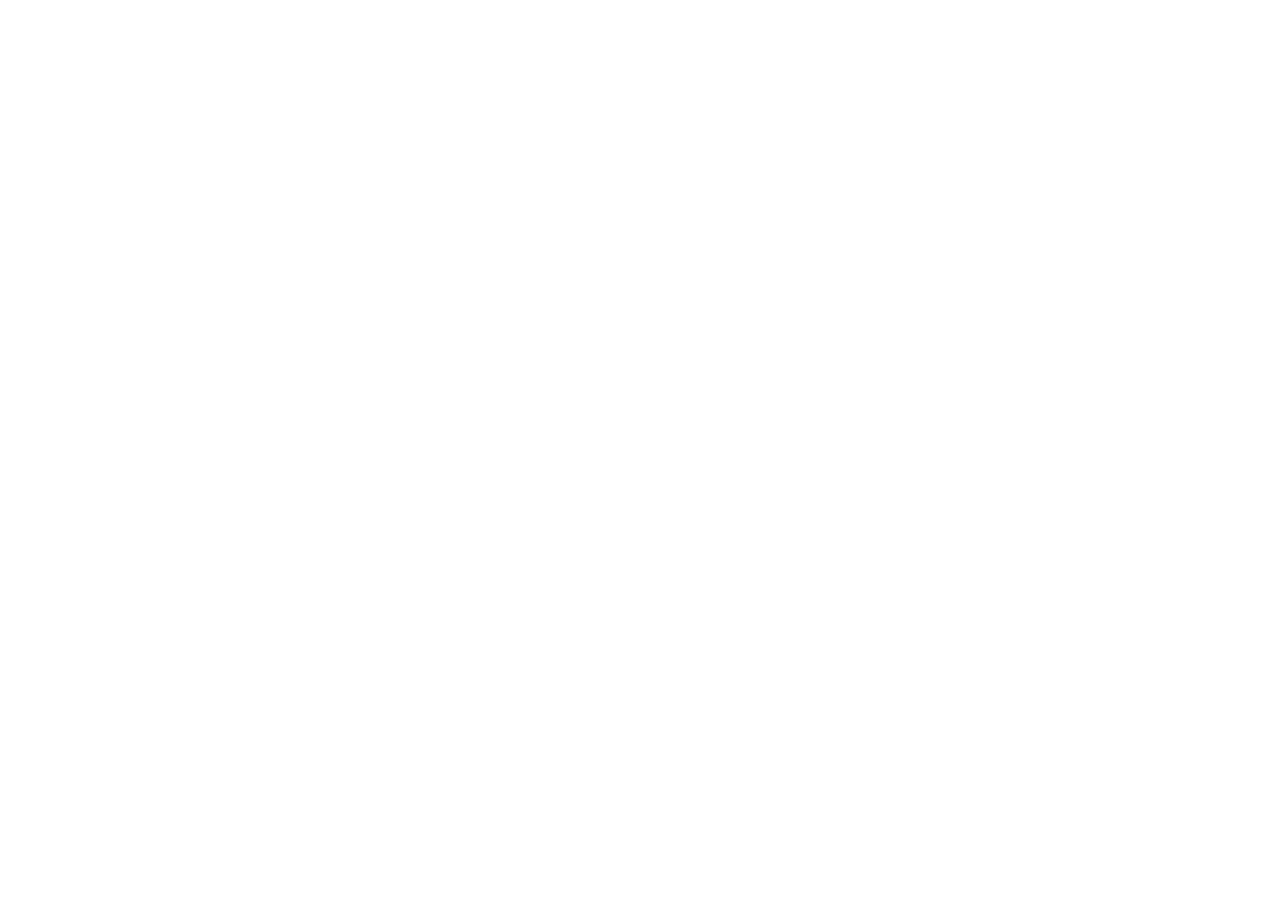
==== index.html @ 24a8a55b "initial commit and create index.html" ====
<!DOCTYPE html>
<html lang="en">
<head>
    <meta charset="UTF-8">
    <meta name="viewport" content="width=device-width, initial-scale=1.0">
    <title>Главная</title>
</head>
<body>
    
</body>
</html>
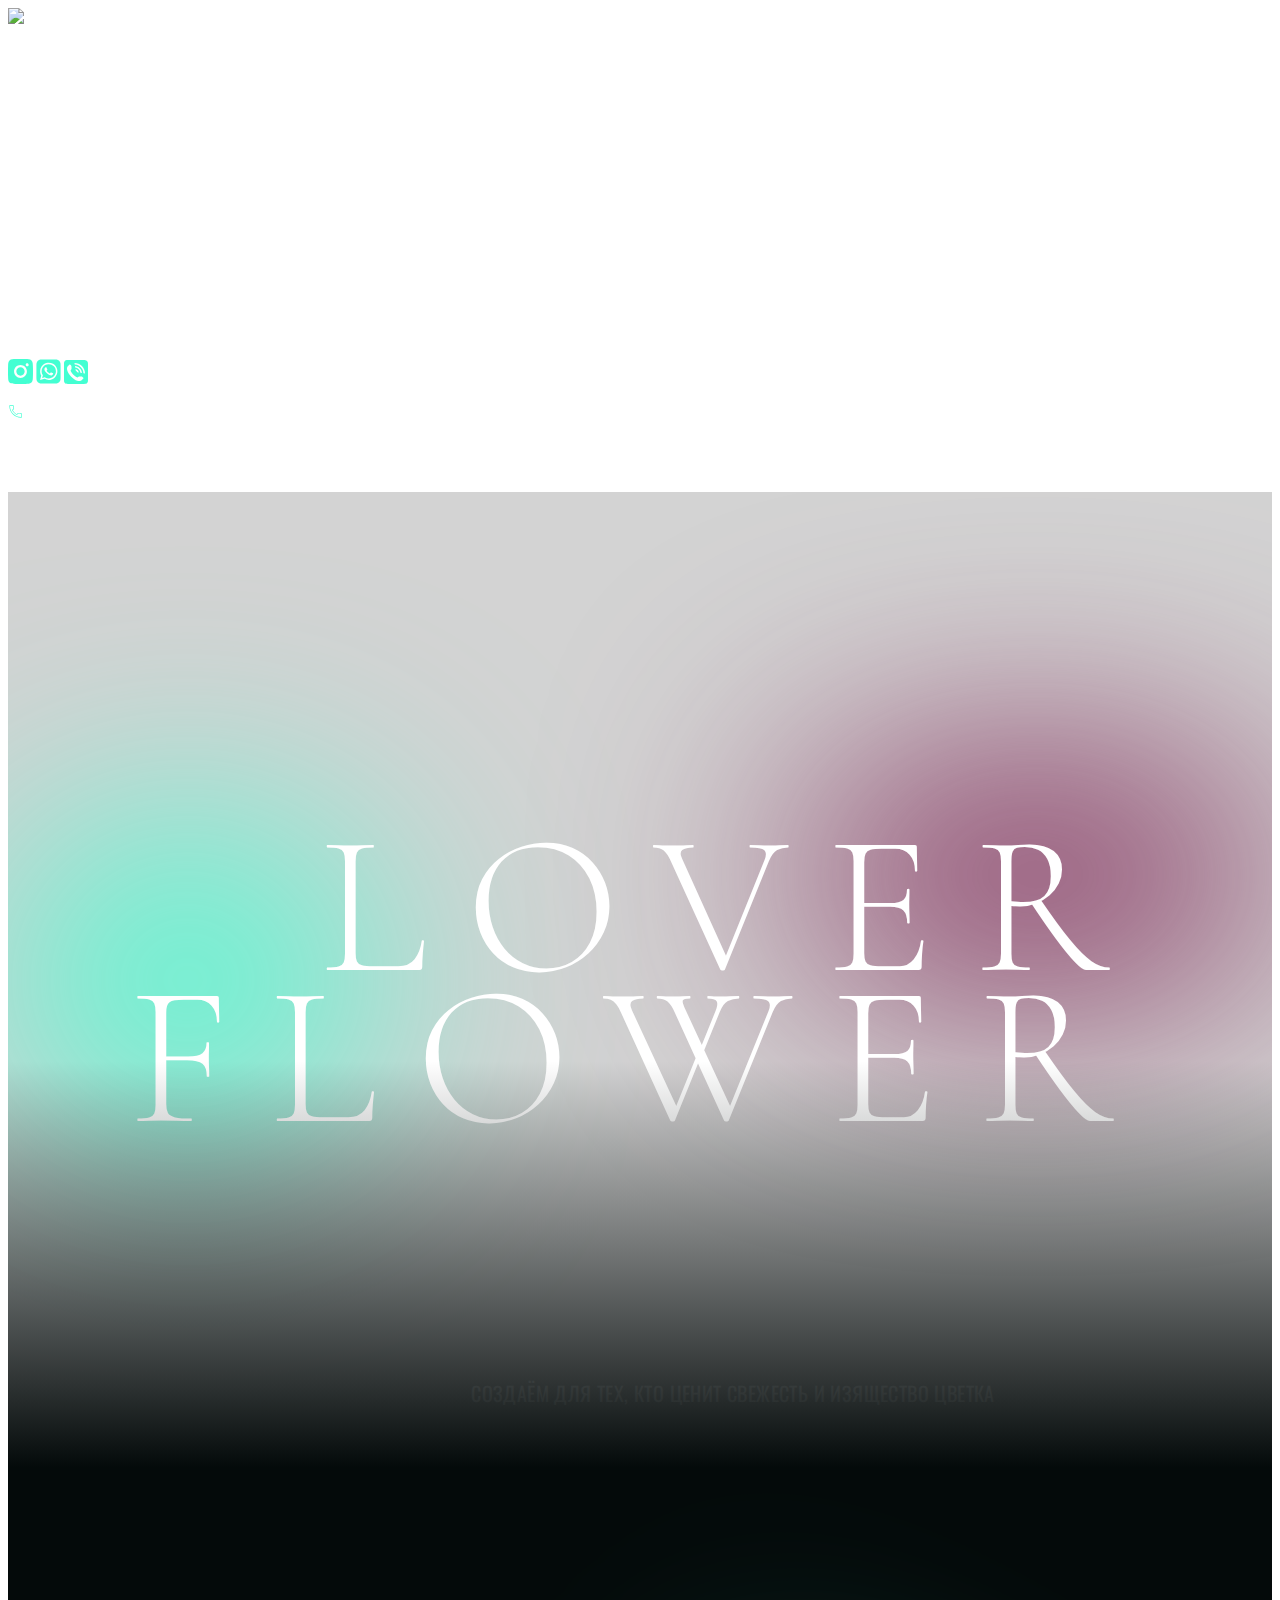
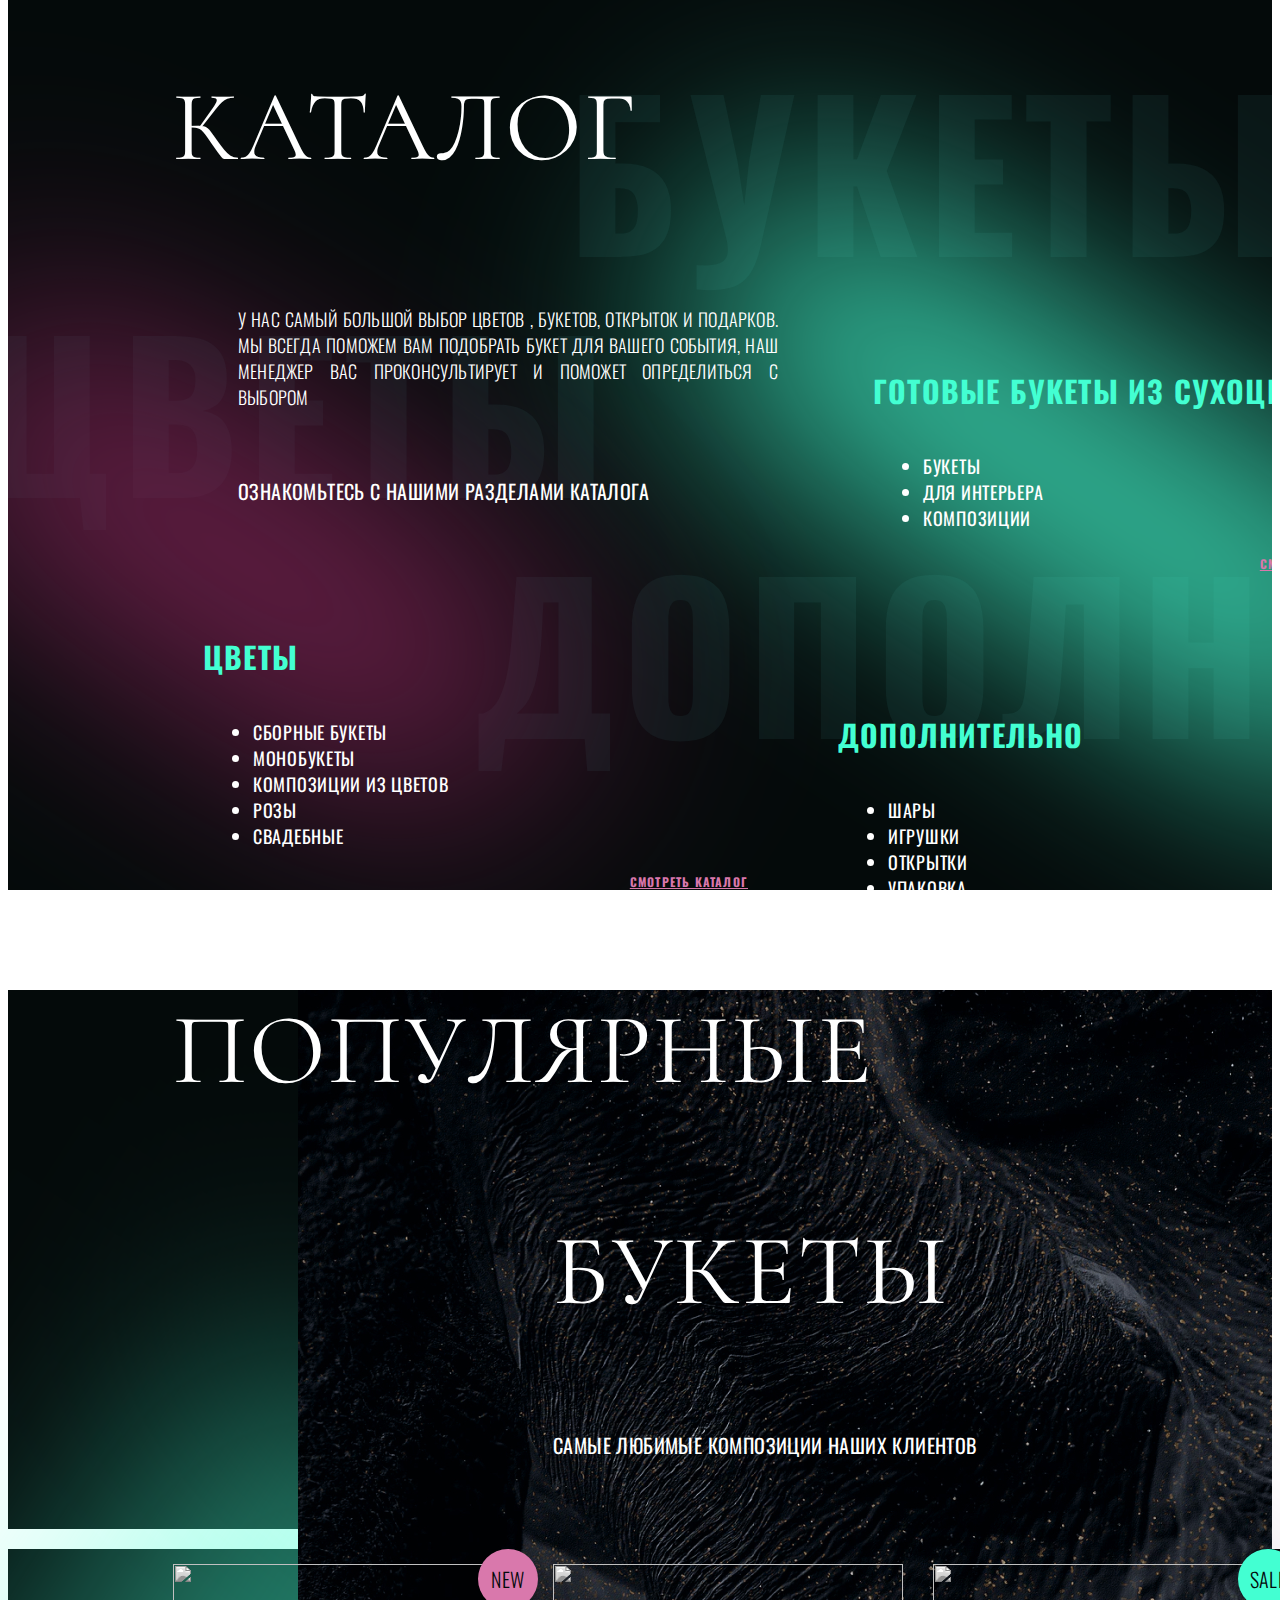
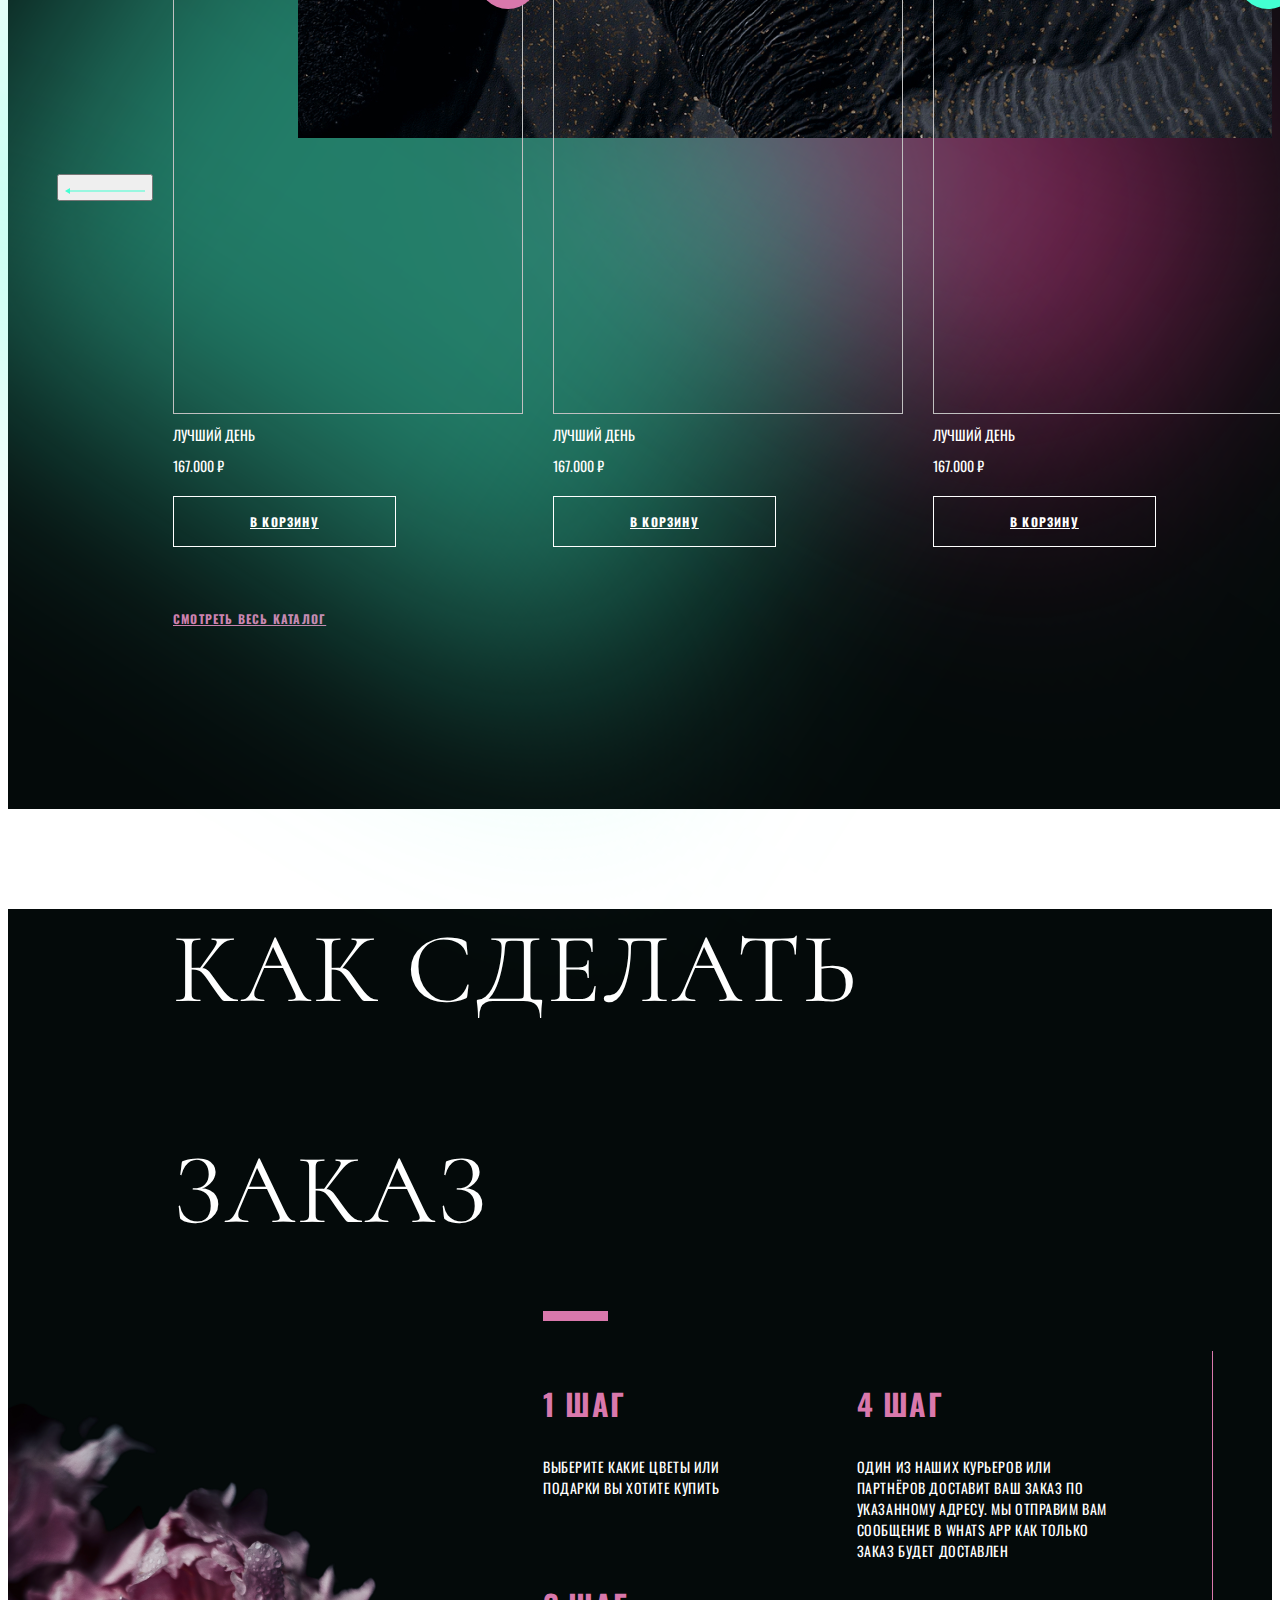
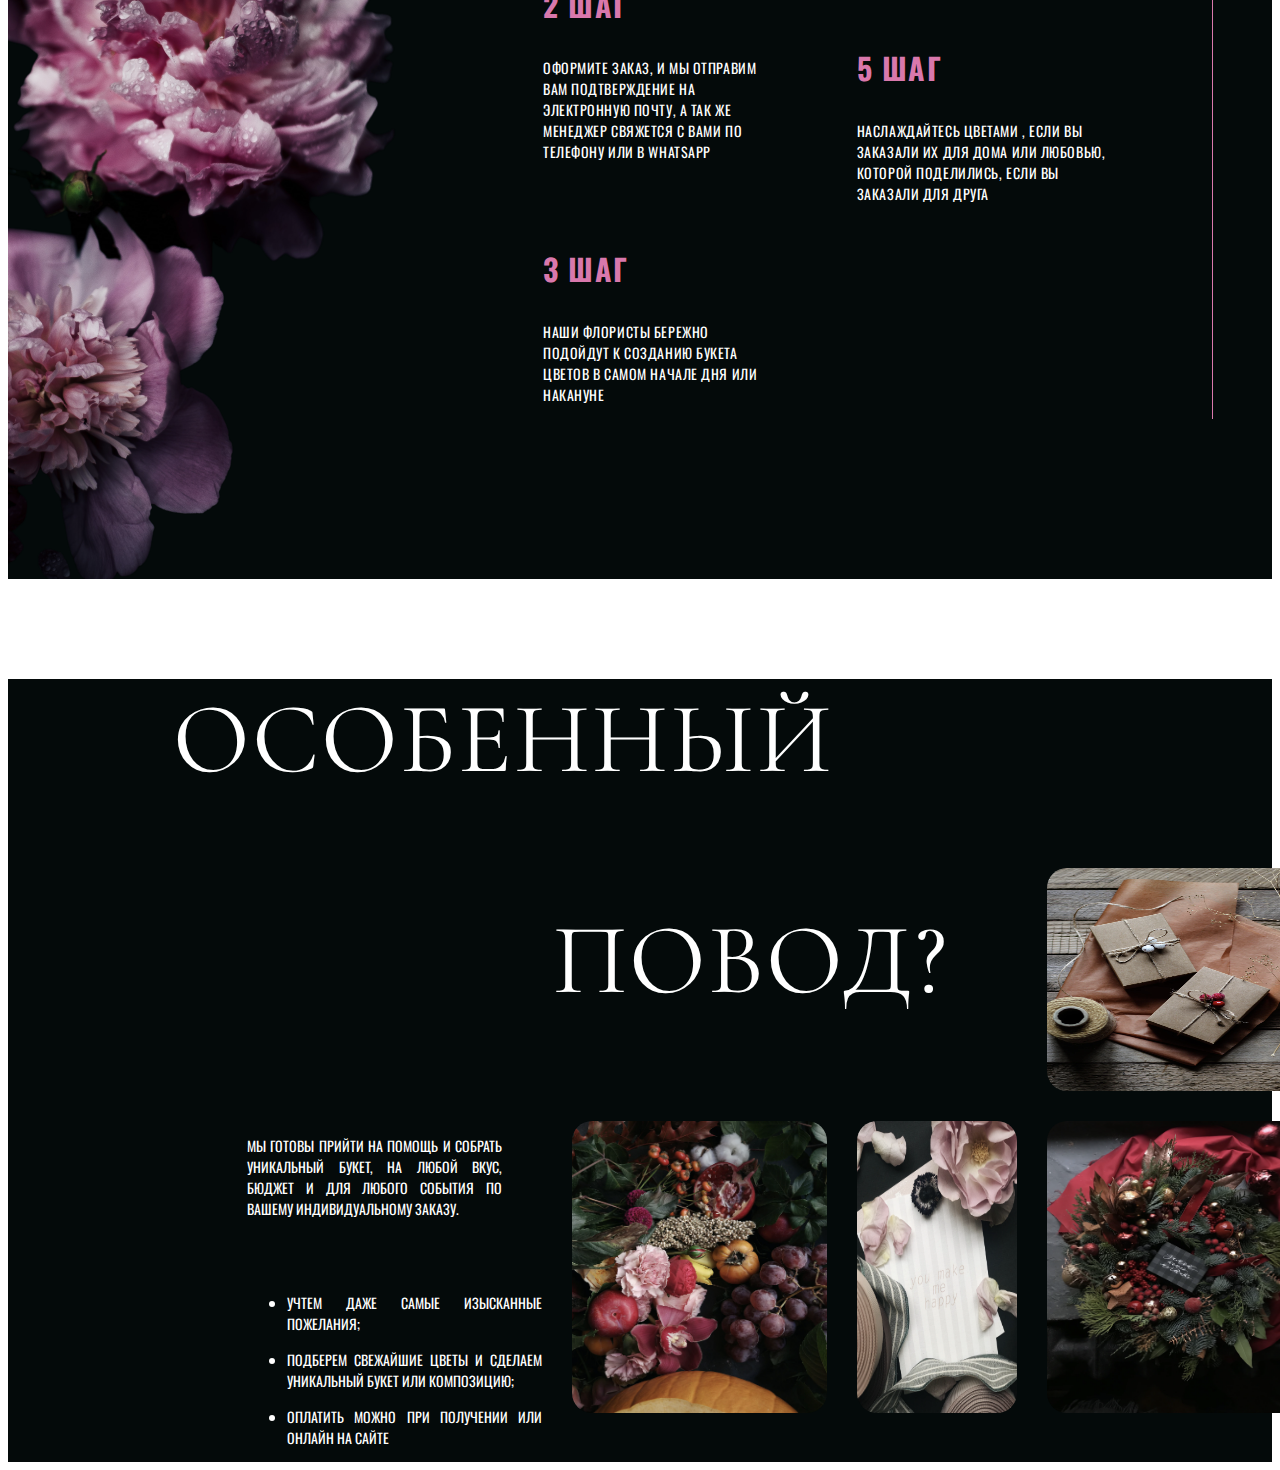
==== commit 6f66d009: "add popular-bouquets and special-occasion block" ====
--- a/index.html
+++ b/index.html
@@ -1,11 +1,344 @@
 <!DOCTYPE html>
 <html lang="en">
+
 <head>
     <meta charset="UTF-8">
     <meta name="viewport" content="width=device-width, initial-scale=1.0">
     <title>Главная</title>
+    <link rel="stylesheet" href="static/css/style.css">
 </head>
+
 <body>
-    
+    <header class="header">
+        <div class="container">
+            <div class="container__header">
+                <nav class="menu">
+                    <div class="logo">
+                        <img src="static/img/logo/logo.svg" alt="logo">
+                    </div>
+                    <ul class="list__menu">
+                        <li class="item__menu"><a href="#" class="link__item">Каталог</a></li>
+                        <li class="item__menu"><a href="#" class="link__item">Доставка и оплата </a></li>
+                        <li class="item__menu"><a href="#" class="link__item">О нас</a></li>
+                        <li class="item__menu"><a href="#" class="link__item">Контакты</a></li>
+                        <li class="item__menu"><a href="#" class="link__item">FAQ</a></li>
+                    </ul>
+                    <div class="serch">
+                        <svg xmlns="http://www.w3.org/2000/svg" width="18" height="18" viewBox="0 0 18 18" fill="none">
+                            <path
+                                d="M15.9489 15.5509L12.7239 12.326C13.8154 11.1308 14.3957 9.55591 14.3407 7.93829C14.2857 6.32068 13.5998 4.78882 12.4297 3.67051C11.2597 2.5522 9.69835 1.93626 8.0799 1.9545C6.46145 1.97273 4.91441 2.62368 3.76982 3.76807C2.62523 4.91246 1.974 6.45938 1.95548 8.07783C1.93696 9.69627 2.55263 11.2577 3.67073 12.428C4.78883 13.5982 6.32057 14.2844 7.93818 14.3397C9.55578 14.395 11.1308 13.8149 12.3261 12.7237L15.5512 15.9488C15.6039 16.0015 15.6755 16.0311 15.7501 16.0311C15.8247 16.0311 15.8962 16.0014 15.9489 15.9487C16.0017 15.8959 16.0313 15.8244 16.0313 15.7498C16.0313 15.6752 16.0016 15.6037 15.9489 15.5509ZM2.53175 8.15602C2.53175 7.0435 2.86165 5.95597 3.47974 5.03094C4.09782 4.10591 4.97632 3.38494 6.00416 2.9592C7.03199 2.53346 8.16299 2.42206 9.25413 2.6391C10.3453 2.85615 11.3476 3.39188 12.1342 4.17855C12.9209 4.96522 13.4566 5.9675 13.6737 7.05864C13.8907 8.14978 13.7793 9.28078 13.3536 10.3086C12.9278 11.3365 12.2069 12.215 11.2818 12.833C10.3568 13.4511 9.26927 13.781 8.15675 13.781C6.66542 13.7793 5.23566 13.1862 4.18113 12.1316C3.1266 11.0771 2.53343 9.64735 2.53175 8.15602Z"
+                                fill="white" />
+                        </svg>
+                        <span>
+                            поиск
+                        </span>
+                    </div>
+                    <div class="left-sidebar">
+                        <div class="box__sidebar">
+                            <p class="title__sidebar">zakaz@loverflower.by</p>
+                            <p class="description__sidebar">Доставка 24/7 по договоренности с оператором</p>
+                        </div>
+                        <div class="box__sidebar">
+                            <p class="title__sidebar">ул. Тимирязева 67</p>
+                            <p class="description__sidebar">10:00 до 21:00 <br> без выходных</p>
+                        </div>
+                        <div class="social-icons wrapper">
+                            <a href="#" class="icon">
+                                <svg width="25" height="25" viewBox="0 0 25 25" fill="none"
+                                    xmlns="http://www.w3.org/2000/svg">
+                                    <path
+                                        d="M12.4884 8.32593C10.1947 8.32593 8.3228 10.1978 8.3228 12.4916C8.3228 14.7853 10.1947 16.6572 12.4884 16.6572C14.7822 16.6572 16.6541 14.7853 16.6541 12.4916C16.6541 10.1978 14.7822 8.32593 12.4884 8.32593ZM24.9822 12.4916C24.9822 10.7666 24.9978 9.05718 24.9009 7.3353C24.8041 5.3353 24.951 2.95371 23.4885 1.49121C22.0229 0.0255859 19.6478 0.179054 17.6478 0.0821795C15.9228 -0.0146955 14.2134 0.000929513 12.4916 0.000929513C10.7666 0.000929513 9.05718 -0.0146955 7.3353 0.0821795C5.3353 0.179054 2.95103 0.028711 1.48853 1.49121C0.0229003 2.95684 0.179054 5.3353 0.0821795 7.3353C-0.0146955 9.0603 0.000929513 10.7697 0.000929513 12.4916C0.000929513 14.2134 -0.0146955 15.9259 0.0821795 17.6478C0.179054 19.6478 0.0260254 22.0287 1.48853 23.4912C2.95415 24.9568 5.3353 24.8041 7.3353 24.9009C9.0603 24.9978 10.7697 24.9822 12.4916 24.9822C14.2166 24.9822 15.9259 24.9978 17.6478 24.9009C19.6478 24.8041 22.026 24.9537 23.4885 23.4912C24.9542 22.0256 24.8041 19.6478 24.9009 17.6478C25.0009 15.9259 24.9822 14.2166 24.9822 12.4916ZM12.4884 18.9009C8.94155 18.9009 6.07905 16.0384 6.07905 12.4916C6.07905 8.94468 8.94155 6.08218 12.4884 6.08218C16.0353 6.08218 18.8978 8.94468 18.8978 12.4916C18.8978 16.0384 16.0353 18.9009 12.4884 18.9009ZM19.1603 7.31655C18.3322 7.31655 17.6634 6.6478 17.6634 5.81968C17.6634 4.99155 18.3322 4.3228 19.1603 4.3228C19.9884 4.3228 20.6572 4.99155 20.6572 5.81968C20.6574 6.01632 20.6189 6.21108 20.5437 6.3928C20.4686 6.57452 20.3584 6.73963 20.2193 6.87868C20.0803 7.01773 19.9151 7.12798 19.7334 7.20311C19.5517 7.27825 19.3569 7.3168 19.1603 7.31655Z"
+                                        fill="#43FFD2" />
+                                </svg>
+                            </a>
+                            <a href="#" class="icon">
+                                <svg width="25" height="25" viewBox="0 0 25 25" fill="none"
+                                    xmlns="http://www.w3.org/2000/svg">
+                                    <path
+                                        d="M24.5716 5.91128C24.5615 5.39288 24.52 4.87556 24.4471 4.3622C24.3603 3.90557 24.2128 3.46262 24.0085 3.04512C23.5612 2.16219 22.8442 1.44477 21.9616 0.996992C21.5468 0.793645 21.1067 0.646542 20.653 0.559576C20.1357 0.485242 19.6143 0.44287 19.0918 0.432701C18.8707 0.424242 18.5843 0.420617 18.4514 0.420617L6.5517 0.416992C6.41879 0.416992 6.13241 0.420617 5.91128 0.429076C5.39287 0.439064 4.87556 0.480627 4.3622 0.553534C3.90557 0.64034 3.46262 0.787858 3.04512 0.992159C2.16224 1.43948 1.44484 2.15646 0.996992 3.03908C0.793698 3.45391 0.646598 3.894 0.559576 4.3477C0.484904 4.86497 0.442129 5.38634 0.431492 5.90887C0.424242 6.12999 0.419409 6.41637 0.419409 6.54928L0.416992 18.4489C0.416992 18.5819 0.420617 18.8682 0.429076 19.0894C0.439064 19.6078 0.480627 20.1251 0.553534 20.6385C0.640354 21.0951 0.787871 21.538 0.992159 21.9555C1.43948 22.8384 2.15646 23.5558 3.03908 24.0037C3.45393 24.2069 3.894 24.354 4.3477 24.4411C4.86499 24.5154 5.38637 24.5578 5.90887 24.5679C6.12999 24.5764 6.41637 24.58 6.54928 24.58L18.449 24.5824C18.5819 24.5824 18.8682 24.5788 19.0894 24.5704C19.6078 24.5603 20.1251 24.5188 20.6385 24.4459C21.0951 24.359 21.538 24.2115 21.9555 24.0073C22.8389 23.5602 23.5567 22.8432 24.0049 21.9604C24.2082 21.5455 24.3553 21.1055 24.4423 20.6517C24.517 20.1345 24.5598 19.6131 24.5704 19.0906C24.5776 18.8694 24.5825 18.5831 24.5825 18.4502L24.5837 6.5517C24.5837 6.41878 24.58 6.13241 24.5716 5.91128ZM12.7625 20.9067H12.7589C11.3206 20.9064 9.90524 20.5458 8.64212 19.8579L4.07462 21.0553L5.29745 16.5929C4.35067 14.95 3.97236 13.0406 4.22119 11.1607C4.47002 9.28091 5.33208 7.53568 6.67371 6.19564C8.01535 4.8556 9.7616 3.99562 11.6417 3.74903C13.5219 3.50243 15.4308 3.88301 17.0727 4.83175C18.7145 5.78049 19.9974 7.24439 20.7226 8.99647C21.4478 10.7486 21.5747 12.691 21.0836 14.5225C20.5925 16.354 19.5109 17.9724 18.0064 19.1267C16.502 20.2809 14.6588 20.9066 12.7625 20.9067Z"
+                                        fill="#43FFD2" />
+                                    <path
+                                        d="M12.7664 5.13011C11.4869 5.12974 10.2306 5.47217 9.12829 6.12178C8.02594 6.77139 7.11775 7.70447 6.49817 8.82398C5.87859 9.94349 5.57025 11.2085 5.60521 12.4876C5.64017 13.7666 6.01716 15.013 6.69697 16.0969L6.86734 16.3676L6.14355 19.009L8.85384 18.2985L9.11484 18.4532C10.2182 19.1066 11.4769 19.4514 12.7592 19.4513H12.7628C14.6621 19.4516 16.4837 18.6974 17.8269 17.3547C19.1701 16.0119 19.9249 14.1906 19.9252 12.2913C19.9255 10.392 19.1713 8.57043 17.8286 7.22722C16.4858 5.88401 14.6645 5.12923 12.7652 5.12891L12.7664 5.13011ZM16.9763 15.3647C16.8179 15.6263 16.6071 15.8522 16.3571 16.0284C16.1072 16.2045 15.8234 16.327 15.5238 16.3882C15.0715 16.4657 14.6073 16.4368 14.1681 16.3036C13.7516 16.1738 13.3422 16.0221 12.9416 15.8492C11.4551 15.1032 10.188 13.9835 9.26467 12.6C8.76101 11.9596 8.45528 11.186 8.38501 10.3743C8.3792 10.0392 8.44325 9.70664 8.57307 9.3977C8.70288 9.08876 8.89562 8.81025 9.13901 8.57991C9.21094 8.49785 9.29905 8.43156 9.39782 8.38519C9.4966 8.33882 9.60389 8.31337 9.71297 8.31045C9.85555 8.31045 9.99934 8.31045 10.125 8.3177C10.2579 8.32374 10.4343 8.26695 10.6083 8.68745C10.7896 9.11762 11.2198 10.1773 11.2729 10.2849C11.3071 10.3412 11.3266 10.4052 11.3297 10.4711C11.3329 10.5369 11.3196 10.6025 11.291 10.6619C11.2368 10.7911 11.1644 10.912 11.076 11.0207C10.9672 11.1464 10.85 11.3011 10.7533 11.3977C10.6446 11.5053 10.5334 11.6213 10.6579 11.8364C10.9811 12.3898 11.3847 12.8923 11.8553 13.3274C12.366 13.7815 12.952 14.1429 13.5869 14.3956C13.802 14.5044 13.9276 14.485 14.0533 14.3412C14.179 14.1974 14.591 13.7129 14.7348 13.4978C14.8786 13.2827 15.0212 13.319 15.2181 13.3903C15.4151 13.4616 16.4748 13.9824 16.6899 14.0911C16.905 14.1999 17.0488 14.2518 17.1019 14.3412C17.1609 14.6873 17.1172 15.0431 16.9763 15.3647Z"
+                                        fill="#43FFD2" />
+                                </svg>
+                            </a>
+                            <a href="#" class="icon">
+                                <svg width="24" height="24" viewBox="0 0 24 24" fill="none"
+                                    xmlns="http://www.w3.org/2000/svg">
+                                    <path
+                                        d="M19.9902 24H3.99023C1.99023 24 1.46365 23.707 0.878289 23.1211C0.292923 22.5352 -0.00976562 22 0.000240437 20V4C0.000240437 2 0.292923 1.46484 0.878289 0.878906C1.46365 0.292969 1.99023 0 3.99023 0H19.9902C20.8175 0 22.0036 0.0124413 22.9902 1C23.9768 1.98756 23.9768 3.17188 23.9768 4V20C23.9902 22 23.6841 22.5352 23.0988 23.1211C22.5134 23.707 21.9902 24 19.9902 24ZM7.49292 9V6.75C7.49292 6.32812 7.36414 5.91406 7.10658 5.50781C6.84902 5.10156 6.56414 4.8125 6.25195 4.64062C5.93975 4.46875 5.6978 4.46094 5.52609 4.61719L3.81683 6.35156C3.34853 6.82031 3.08317 7.44922 3.02073 8.23828C2.95829 9.02734 3.07926 9.88672 3.38366 10.8164C3.68805 11.7461 4.17585 12.7305 4.84707 13.7695C5.51829 14.8086 6.32219 15.7969 7.25878 16.7344C8.19536 17.6719 9.18268 18.4766 10.2207 19.1484C11.2588 19.8203 12.2422 20.3125 13.171 20.625C14.0998 20.9375 14.9583 21.0625 15.7466 21C16.5349 20.9375 17.1632 20.6719 17.6315 20.2031L19.3641 18.4688C19.5202 18.3125 19.5124 18.0742 19.3407 17.7539C19.169 17.4336 18.8802 17.1445 18.4744 16.8867C18.0685 16.6289 17.6549 16.5 17.2334 16.5H14.9856L13.4637 17.4375C12.7612 17.25 11.8949 16.7422 10.8646 15.9141C9.83439 15.0859 8.90561 14.1562 8.07829 13.125C7.25097 12.0938 6.74365 11.2266 6.55634 10.5234L7.49292 9ZM16.4373 12.75L17.9593 13.0078C17.8344 11.1328 17.1085 9.53125 15.7817 8.20312C14.4549 6.875 12.8627 6.14844 11.0051 6.02344L11.2393 7.54688C12.5973 7.71875 13.7602 8.28906 14.728 9.25781C15.6959 10.2266 16.2656 11.3906 16.4373 12.75ZM11.5202 9.11719L11.8012 10.8047C12.41 11.1016 12.8705 11.5625 13.1827 12.1875L14.8685 12.4688C14.6656 11.6406 14.2637 10.9258 13.6627 10.3242C13.0617 9.72266 12.3476 9.32031 11.5202 9.11719ZM10.49 3L10.7476 4.52344C12.3085 4.55469 13.7485 4.96484 15.0676 5.75391C16.3866 6.54297 17.4402 7.59766 18.2285 8.91797C19.0168 10.2383 19.4266 11.6797 19.4578 13.2422L20.9798 13.5C20.9798 12.0781 20.7027 10.7188 20.1485 9.42188C19.5944 8.125 18.849 7.00781 17.9124 6.07031C16.9759 5.13281 15.8598 4.38672 14.5641 3.83203C13.2685 3.27734 11.9105 3 10.49 3Z"
+                                        fill="#43FFD2" />
+                                </svg>
+                            </a>
+                        </div>
+                        <div class="contact">
+                            <p class="phone">
+                                <span>
+                                    <svg xmlns="http://www.w3.org/2000/svg" width="16" height="16" viewBox="0 0 16 16"
+                                        fill="none">
+                                        <path
+                                            d="M12.9997 14.6667C13.551 14.6667 13.9997 14.218 13.9997 13.6667V11.3333C13.9997 10.782 13.551 10.3333 12.9997 10.3333C12.2197 10.3333 11.453 10.2107 10.7197 9.96867C10.5444 9.91331 10.3573 9.90659 10.1785 9.94921C9.99971 9.99183 9.83582 10.0822 9.70434 10.2107L8.74434 11.1707C7.08508 10.2699 5.72236 8.90762 4.82101 7.24867L5.77301 6.29067C6.04767 6.036 6.14634 5.64867 6.02901 5.276C5.7875 4.54153 5.66506 3.77315 5.66634 3C5.66634 2.44867 5.21767 2 4.66634 2H2.33301C1.78167 2 1.33301 2.44867 1.33301 3C1.33301 9.43333 6.56634 14.6667 12.9997 14.6667ZM2.33301 2.66667H4.66634C4.75475 2.66667 4.83953 2.70179 4.90204 2.7643C4.96456 2.82681 4.99967 2.91159 4.99967 3C4.99967 3.85133 5.13301 4.68733 5.39501 5.48C5.41426 5.53752 5.41651 5.59937 5.40149 5.65814C5.38647 5.71691 5.35483 5.7701 5.31034 5.81133L4.00634 7.122C5.09767 9.274 6.70967 10.886 8.87167 11.9867L10.171 10.6867C10.2153 10.6428 10.2708 10.6118 10.3314 10.597C10.392 10.5822 10.4554 10.5842 10.515 10.6027C11.3123 10.8667 12.1483 11 12.9997 11C13.183 11 13.333 11.15 13.333 11.3333V13.6667C13.333 13.85 13.183 14 12.9997 14C6.93434 14 1.99967 9.06533 1.99967 3C1.99967 2.91159 2.03479 2.82681 2.09731 2.7643C2.15982 2.70179 2.2446 2.66667 2.33301 2.66667Z"
+                                            fill="#43FFD2" />
+                                    </svg>
+                                </span>
+                                +375 (29) 113-69-69
+                            </p>
+                            <a href="" class="link-order-call wrapper">заказать звонок</a>
+                        </div>
+                        <a href="#" class="bucket wrapper">
+                            <svg xmlns="http://www.w3.org/2000/svg" width="30" height="30" viewBox="0 0 30 30"
+                                fill="none">
+                                <path
+                                    d="M27.538 24.2201L25.8715 9.22006C25.8336 8.87597 25.67 8.558 25.412 8.32713C25.1541 8.09626 24.82 7.96876 24.4738 7.96908H20.1343C20.0175 6.68823 19.426 5.49732 18.4761 4.63016C17.5263 3.763 16.2865 3.28223 15.0004 3.28223C13.7142 3.28223 12.4745 3.763 11.5246 4.63016C10.5747 5.49732 9.98325 6.68823 9.86637 7.96908H5.52692C5.18075 7.96876 4.84665 8.09626 4.5887 8.32713C4.33076 8.558 4.16714 8.87597 4.12922 9.22006L2.4627 24.2201C2.44086 24.4166 2.46073 24.6156 2.52101 24.8039C2.58128 24.9923 2.68061 25.1658 2.8125 25.3132C2.94439 25.4605 3.10588 25.5784 3.28643 25.6591C3.46697 25.7398 3.66251 25.7816 3.86028 25.7816H26.1403C26.3381 25.7816 26.5336 25.7399 26.7142 25.6592C26.8948 25.5785 27.0563 25.4606 27.1882 25.3132C27.3201 25.1658 27.4194 24.9923 27.4797 24.804C27.54 24.6156 27.5599 24.4166 27.538 24.2201ZM15.0004 4.21908C16.0376 4.22046 17.0381 4.60342 17.8112 5.29499C18.5843 5.98655 19.0759 6.93838 19.1924 7.96908H10.8083C10.9248 6.93838 11.4164 5.98655 12.1895 5.29499C12.9626 4.60342 13.9631 4.22046 15.0004 4.21908ZM26.4897 24.688C26.4459 24.7374 26.3922 24.7769 26.3319 24.8038C26.2717 24.8307 26.2064 24.8445 26.1404 24.8441H3.86028C3.79436 24.8441 3.72918 24.8302 3.669 24.8033C3.60882 24.7763 3.55499 24.737 3.51103 24.6879C3.46707 24.6388 3.43396 24.5809 3.41388 24.5182C3.39379 24.4554 3.38717 24.3891 3.39446 24.3235L5.0611 9.32354C5.07374 9.20886 5.12828 9.10289 5.21424 9.02594C5.30021 8.949 5.41155 8.90649 5.52692 8.90658H9.84411V12.1878C9.84411 12.3122 9.89349 12.4314 9.9814 12.5193C10.0693 12.6072 10.1885 12.6566 10.3129 12.6566C10.4372 12.6566 10.5564 12.6072 10.6443 12.5193C10.7322 12.4314 10.7816 12.3122 10.7816 12.1878V8.90658H19.2191V12.1878C19.2191 12.3122 19.2685 12.4314 19.3564 12.5193C19.4443 12.6072 19.5635 12.6566 19.6879 12.6566C19.8122 12.6566 19.9314 12.6072 20.0193 12.5193C20.1072 12.4314 20.1566 12.3122 20.1566 12.1878V8.90658H24.4738C24.5892 8.90649 24.7005 8.949 24.7865 9.02594C24.8724 9.10289 24.927 9.20886 24.9396 9.32354L26.6063 24.3235C26.6139 24.3891 26.6075 24.4555 26.5873 24.5184C26.5672 24.5812 26.5339 24.639 26.4897 24.688Z"
+                                    fill="white" />
+                            </svg>
+                            <span class="count__bucket">5</span>
+                        </a>
+                    </div>
+                </nav>
+            </div>
+        </div>
+    </header>
+
+    <main class="main">
+        <section class="intro">
+            <div class="container">
+                <div class="container__intro">
+                    <div class="content__intro">
+                        <p class="main-title first">lover</p>
+                        <p class="main-title second">flower</p>
+                        <p class="description description__content__intro">Создаём для тех, кто ценит свежесть и
+                            изящество цветка</p>
+                        <a href="#" class="button-g button-show-catalog">смотреть каталог</a>
+                    </div>
+                    <span class="elipse_green ellipse-g"></span>
+                    <span class="elipse_pink ellipse-p"></span>
+                    <span class="eclipse__intro"></span>
+                    <span class="signature__intro"></span>
+                </div>
+            </div>
+        </section>
+
+        <section class="catalog">
+            <div class="container">
+                <div class="container__catalog">
+                    <div class="content__catalog">
+                        <p class="title title__catalog">каталог</p>
+                        <div class="contents_catalog">
+                            <div class="col">
+                                <div class="descriptions__catalog el__col wide">
+                                    <p class="description description__catalog">
+                                        У нас самый большой выбор цветов , букетов, открыток и подарков.
+                                        Мы всегда поможем вам подобрать букет для вашего события, наш менеджер вас
+                                        проконсультирует
+                                        и поможет определиться с выбором
+                                    </p>
+                                    <p class="description">
+                                        Ознакомьтесь с нашими разделами каталога
+                                    </p>
+                                </div>
+                                <div class="block__catalog wrapper el__col">
+                                    <p class="title-list">Цветы</p>
+                                    <ul class="list__catalog">
+                                        <li class="name-item-list item__block__catalog">Сборные букеты</li>
+                                        <li class="name-item-list item__block__catalog">Монобукеты</li>
+                                        <li class="name-item-list item__block__catalog">Композиции из цветов</li>
+                                        <li class="name-item-list item__block__catalog">розы</li>
+                                        <li class="name-item-list item__block__catalog">свадебные</li>
+                                    </ul>
+                                    <a href="#" class="button_show">смотреть каталог</a>
+                                </div>
+                            </div>
+                            <div class="col">
+                                <div class="block__catalog wrapper el__col">
+                                    <p class="title-list">готовые букеты из сухоцветов</p>
+                                    <ul class="list__catalog">
+                                        <li class="name-item-list item__block__catalog">букеты</li>
+                                        <li class="name-item-list item__block__catalog">для интерьера</li>
+                                        <li class="name-item-list item__block__catalog">Композиции</li>
+                                    </ul>
+                                    <a href="#" class="button_show">смотреть каталог</a>
+                                </div>
+                                <div class="block__catalog wrapper el__col wide">
+                                    <p class="title-list">дополнительно</p>
+                                    <ul class="list__catalog">
+                                        <li class="name-item-list item__block__catalog">шары</li>
+                                        <li class="name-item-list item__block__catalog">игрушки</li>
+                                        <li class="name-item-list item__block__catalog">открытки</li>
+                                        <li class="name-item-list item__block__catalog">упаковка</li>
+                                    </ul>
+                                    <a href="#" class="button_show">смотреть каталог</a>
+                                </div>
+                            </div>
+                        </div>
+
+                    </div>
+                    <span class="background-text__catalog background-text__catalog-first">букеты</span>
+                    <span class="background-text__catalog background-text__catalog-second">Цветы</span>
+                    <span class="background-text__catalog background-text__catalog-three">дополнительно</span>
+
+                    <span class="ellipse-g elipse_green__catalog"></span>
+                    <span class="ellipse-p elipse_pink__catalog"></span>
+                </div>
+            </div>
+        </section>
+
+        <section class="popular-bouquets">
+            <div class="container">
+                <div class="container__popular-bouquets">
+                    <p class="title">Популярные</p>
+                    <p class="title">букеты</p>
+                    <p class="description">Самые любимые композиции наших клиентов</p>
+
+                </div>
+                <div class="container-slider">
+                    <div class="slider">
+                        <div class="view__slider">
+                            <div class="wrapper__slider">
+                                <div class="viewport"></div>
+                                <div class="products__slider">
+                                    <div class="product">
+                                        <span class="feature__product new">new</span>
+                                        <img class="img__product" src="static/img/flowers.jpg" alt="">
+                                        <span class="name__product">лучший день</span>
+                                        <span class="price__product">167.000 ₽</span>
+                                        <a href="#" class="button-transparent">В корзину</a>
+                                    </div>
+                                    <div class="product">
+                                        <img class="img__product" src="static/img/flowers.jpg" alt="">
+                                        <span class="name__product">лучший день</span>
+                                        <span class="price__product">167.000 ₽</span>
+                                        <a href="#" class="button-transparent">В корзину</a>
+                                    </div>
+                                    <div class="product">
+                                        <span class="feature__product sale">sale</span>
+
+                                        <img class="img__product" src="static/img/flowers.jpg" alt="">
+                                        <span class="name__product">лучший день</span>
+                                        <span class="price__product">167.000 ₽</span>
+                                        <a href="#" class="button-transparent">В корзину</a>
+                                    </div>
+                                    <div class="product">
+
+                                        <img class="img__product" src="static/img/flowers.jpg" alt="">
+                                        <span class="name__product">лучший день</span>
+                                        <span class="price__product">167.000 ₽</span>
+                                        <a href="#" class="button-transparent">В корзину</a>
+                                    </div>
+                                </div>
+                            </div>
+                            <a href="" class="button_show">смотреть весь каталог</a>
+                        </div>
+
+                    </div>
+                    <button class="left__slider">
+                        <svg xmlns="http://www.w3.org/2000/svg" width="80" height="6" viewBox="0 0 80 6" fill="none">
+                            <path
+                                d="M0 2.99999L5 5.88674L5 0.113242L0 2.99999ZM80 2.5L4.5 2.49999L4.5 3.49999L80 3.5L80 2.5Z"
+                                fill="#43FFD2" />
+                        </svg>
+                    </button>
+                    <button class="right__slider">
+                        <svg xmlns="http://www.w3.org/2000/svg" width="80" height="6" viewBox="0 0 80 6" fill="none">
+                            <path d="M80 3L75 0.113249V5.88675L80 3ZM0 3.5L75.5 3.5V2.5L0 2.5L0 3.5Z" fill="#43FFD2" />
+                        </svg>
+                    </button>
+                </div>
+                <span class="background__popular-bouquets"></span>
+                <div class="ellipse__popular-bouquets-p ellipse-p"></div>
+                <div class="ellipse__popular-bouquets-g ellipse-g"></div>
+            </div>
+        </section>
+
+        <section class="oreder-instruction">
+            <div class="container">
+                <div class="container__order-instruction">
+                    <p class="title">Как сделать</p>
+                    <p class="title">заказ</p>
+                    <div class="instruction">
+                        <dic class="column__instruction">
+                            <div class="step__instruction">
+                                <p class="title-step">1 шаг</p>
+                                <p class="description-step">
+                                    Выберите какие цветы или подарки вы хотите купить
+                                </p>
+                            </div>
+                            <div class="step__instruction">
+                                <p class="title-step">2 шаг</p>
+                                <p class="description-step">
+                                    Оформите заказ, и мы отправим вам подтверждение на электронную почту, а так же
+                                    менеджер
+                                    свяжется с вами по телефону или в WhatsApp
+                                </p>
+                            </div>
+                            <div class="step__instruction">
+                                <p class="title-step">3 шаг</p>
+                                <p class="description-step">
+                                    Наши флористы бережно подойдут к созданию букета цветов в самом
+                                    начале дня или накануне
+                                </p>
+                            </div>
+                        </dic>
+                        <div class="column__instruction">
+                            <div class="step__instruction">
+                                <p class="title-step">4 шаг</p>
+                                <p class="description-step">
+                                    Один из наших курьеров или партнёров доставит ваш заказ по
+                                    указанному адресу. Мы отправим вам сообщение в Whats App как только заказ будет
+                                    доставлен
+                                </p>
+                            </div>
+                            <div class="step__instruction">
+                                <p class="title-step">5 шаг</p>
+                                <p class="description-step">
+                                    Наслаждайтесь цветами , если вы заказали их для дома или
+                                    любовью, которой поделились, если вы заказали для друга
+                                </p>
+                            </div>
+                        </div>
+                    </div>
+                </div>
+                <img src="static/img/flower.png" alt="" class="background__order-instruction">
+                <span class="signature__intro"></span>
+            </div>
+        </section>
+
+        <section class="special-occasion">
+            <div class="container">
+                <div class="container__special-occasion">
+                    <p class="title">особенный</p>
+                    <p class="title">повод?</p>
+
+                    <div class="content__special-occasion">
+                        <div class="column">
+                            <p class="discription">
+                                Мы готовы прийти на помощь и собрать уникальный букет, на любой вкус, бюджет и для любого
+                                события по вашему индивидуальному заказу.
+                            </p>
+                            <ul>
+                                <li class="discription">
+                                    учтем даже самые изысканные пожелания;
+                                </li>
+                                <li class="discription">
+                                    подберем свежайшие цветы и сделаем уникальный букет или композицию;
+                                </li>
+                                <li class="discription">
+                                    оплатить можно при получении или онлайн на сайте
+                                </li>
+                            </ul>
+                        </div>
+                        <div class="column">
+                            <img class="image" src="static/img/content/special-occasion_1.png" alt="">
+                            <img class="image" src="static/img/content/special-occasion_2.png" alt="">
+                            <img class="image" src="static/img/content/special-occasion_3.png" alt="">
+                            <img class="image" src="static/img/content/special-occasion_4.png" alt="">
+                        </div>
+                    </div>
+                </div>
+            </div>
+        </section>
+    </main>
+
 </body>
+
 </html>--- a/static/css/style.css
+++ b/static/css/style.css
@@ -0,0 +1,140 @@
+@import url(reset.css);
+@import url(menu.css);
+@import url(main.css);
+@import url(product.css);
+@import url(slider.css);
+@import url('https://fonts.googleapis.com/css2?family=Oswald:wght@300;400;700&display=swap');
+@import url('https://fonts.googleapis.com/css2?family=Cormorant:wght@300;400&display=swap');
+@import url('https://fonts.googleapis.com/css2?family=Roboto+Condensed&display=swap');
+
+/* font-family: 'Oswald', sans-serif; oswald */
+/* font-family: 'Cormorant', serif; cormorand*/
+/* font-family: 'Roboto Condensed', sans-serif; roboto */
+
+:root {
+    --width: 1440px;
+    --black-color:#040A0A;
+    --white-color:#FFF;
+    --green-color:#43FFD2;
+    --pink-color:#D978AC;
+    --width-img:350px;
+    --height-img:450px;
+    --lower-layer:0;
+    --middle-layer:1;
+    --upper-layer:2;
+}
+
+.body {
+    position: relative;
+}
+
+.container {
+    max-width: var(--width);
+    width: 100%;
+    margin: 0 auto;
+}
+* {
+    color: var(--white-color);
+    font-family: 'Oswald', sans-serif;
+    font-style: normal;
+    text-transform: uppercase;
+    font-size: 14px;
+}
+.main-title {
+    font-family: 'Cormorant', serif;
+    font-size: 200px;
+    font-weight: 300;
+    line-height: normal;
+    letter-spacing: 40px;
+}
+
+.title {
+    font-family: 'Cormorant', serif;
+    font-size: 100px;
+    font-weight: 400;
+    letter-spacing: 2px;
+}
+
+.description {
+    font-size: 20px;
+    font-weight: 400;
+    line-height: 26px;
+    letter-spacing: 0.4px;
+}
+
+.title-list {
+    color: var(--green-color);
+    font-size: 30px;
+    font-weight: 700;
+    line-height: normal;
+    letter-spacing: 1.2px;
+}
+
+.name-item-list {
+    font-size: 18px;
+    font-weight: 400;
+    line-height: normal;
+    letter-spacing: 0.72px;
+}
+
+.link-list {
+    color: var(--pink-color);
+    font-size: 12px;
+    font-weight: 700;
+    line-height: normal;
+    letter-spacing: 1.2px;
+    text-decoration: underline;
+}
+
+.button-g {
+    background: var(--green-color);
+    color: #000;
+    font-size: 12px;
+    font-weight: 700;
+    line-height: normal;
+    letter-spacing: 1.2px;
+}
+
+.button-transparent {
+    padding: 16px 76px;
+    background: transparent;
+    border: 0.5px solid var(--white-color);
+    font-size: 12px;
+    font-weight: 700;
+    line-height: normal;
+    letter-spacing: 1.2px;
+}
+
+a.button_show {
+    color: var(--pink-color);
+    font-size: 12px;
+    font-weight: 700;
+    line-height: normal;
+    letter-spacing: 1.2px;
+    text-decoration-line: underline;
+    justify-self: right;
+}
+
+.ellipse-p {
+    background: #7D2253;
+    filter: blur(125px);
+}
+
+.ellipse-g {
+    background: var(--green-color);
+    filter: blur(125px);
+}
+
+.title-step {
+    color: var(--pink-color);
+    font-size: 30px;
+    font-weight: 700;
+    line-height: normal;
+    letter-spacing: 1.2px;
+}
+
+.description-step {
+    font-weight: 400;
+    line-height: normal;
+    letter-spacing: 0.56px;
+}
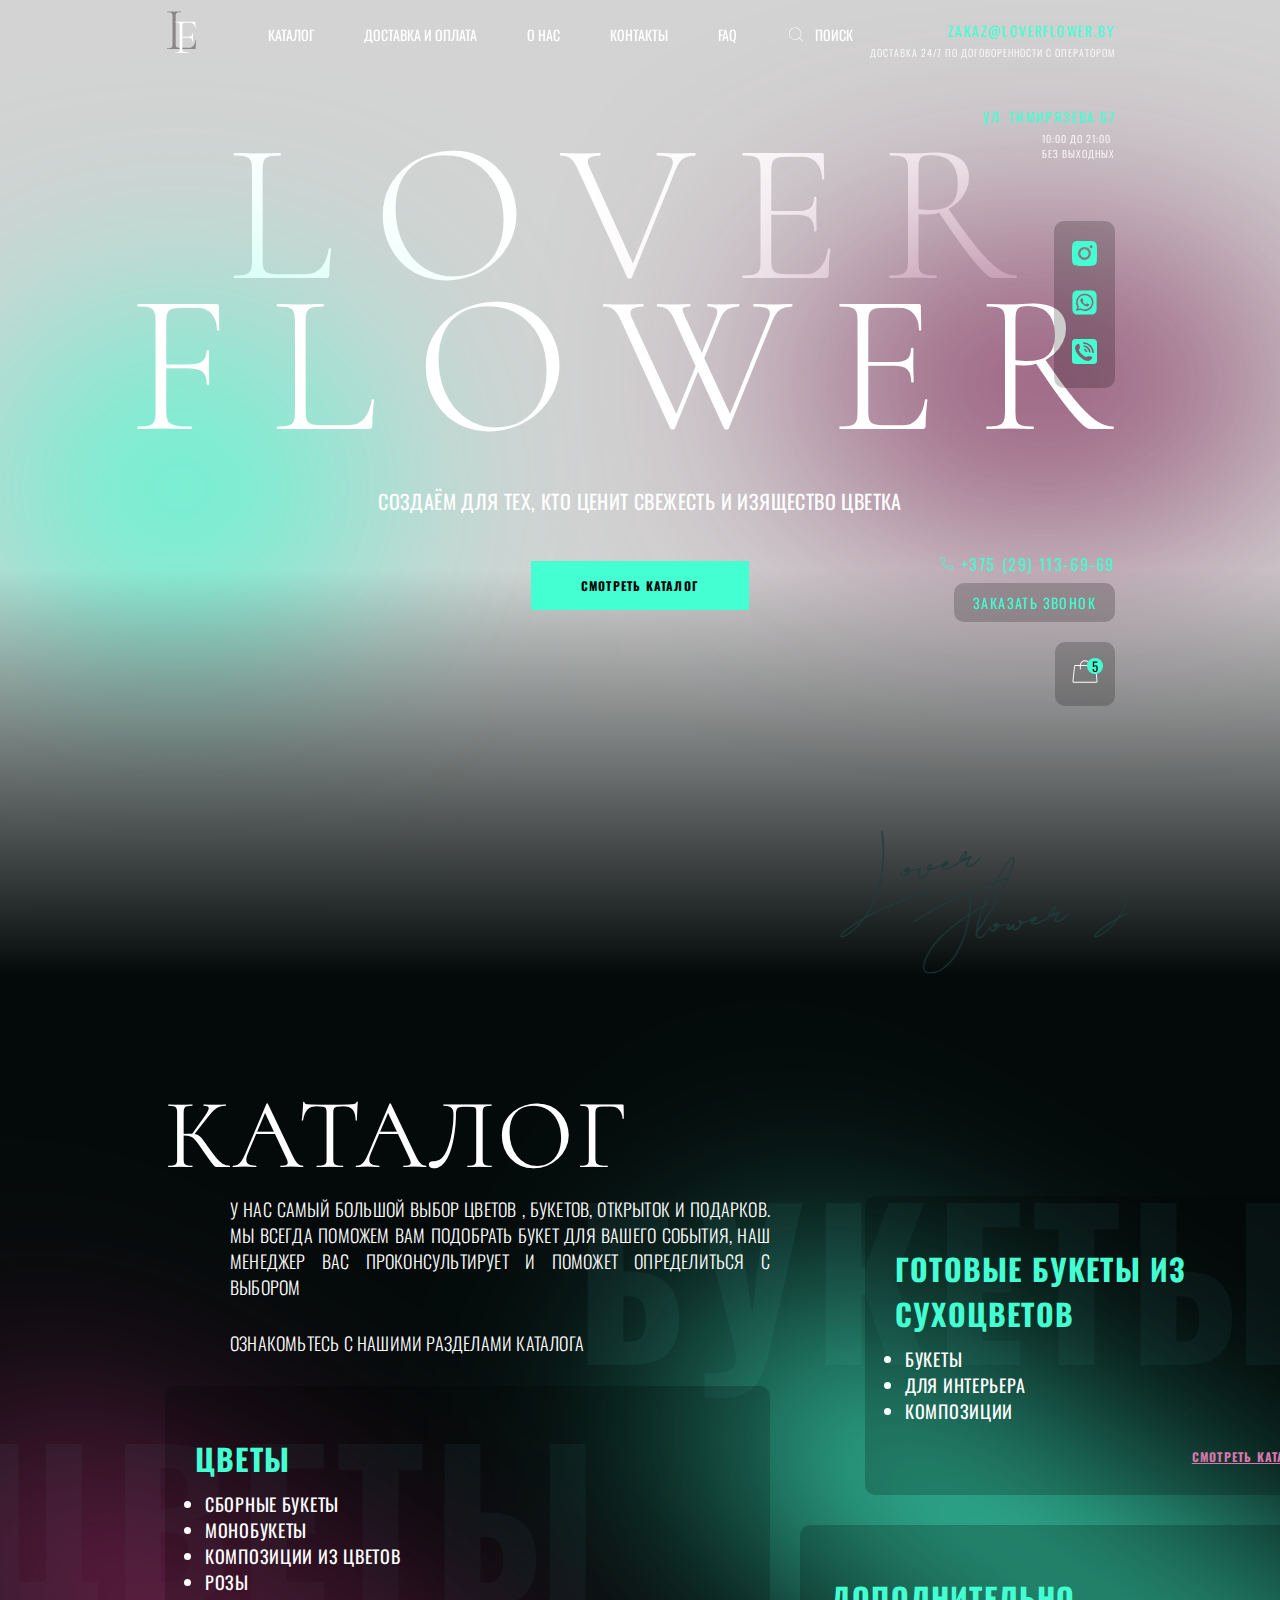
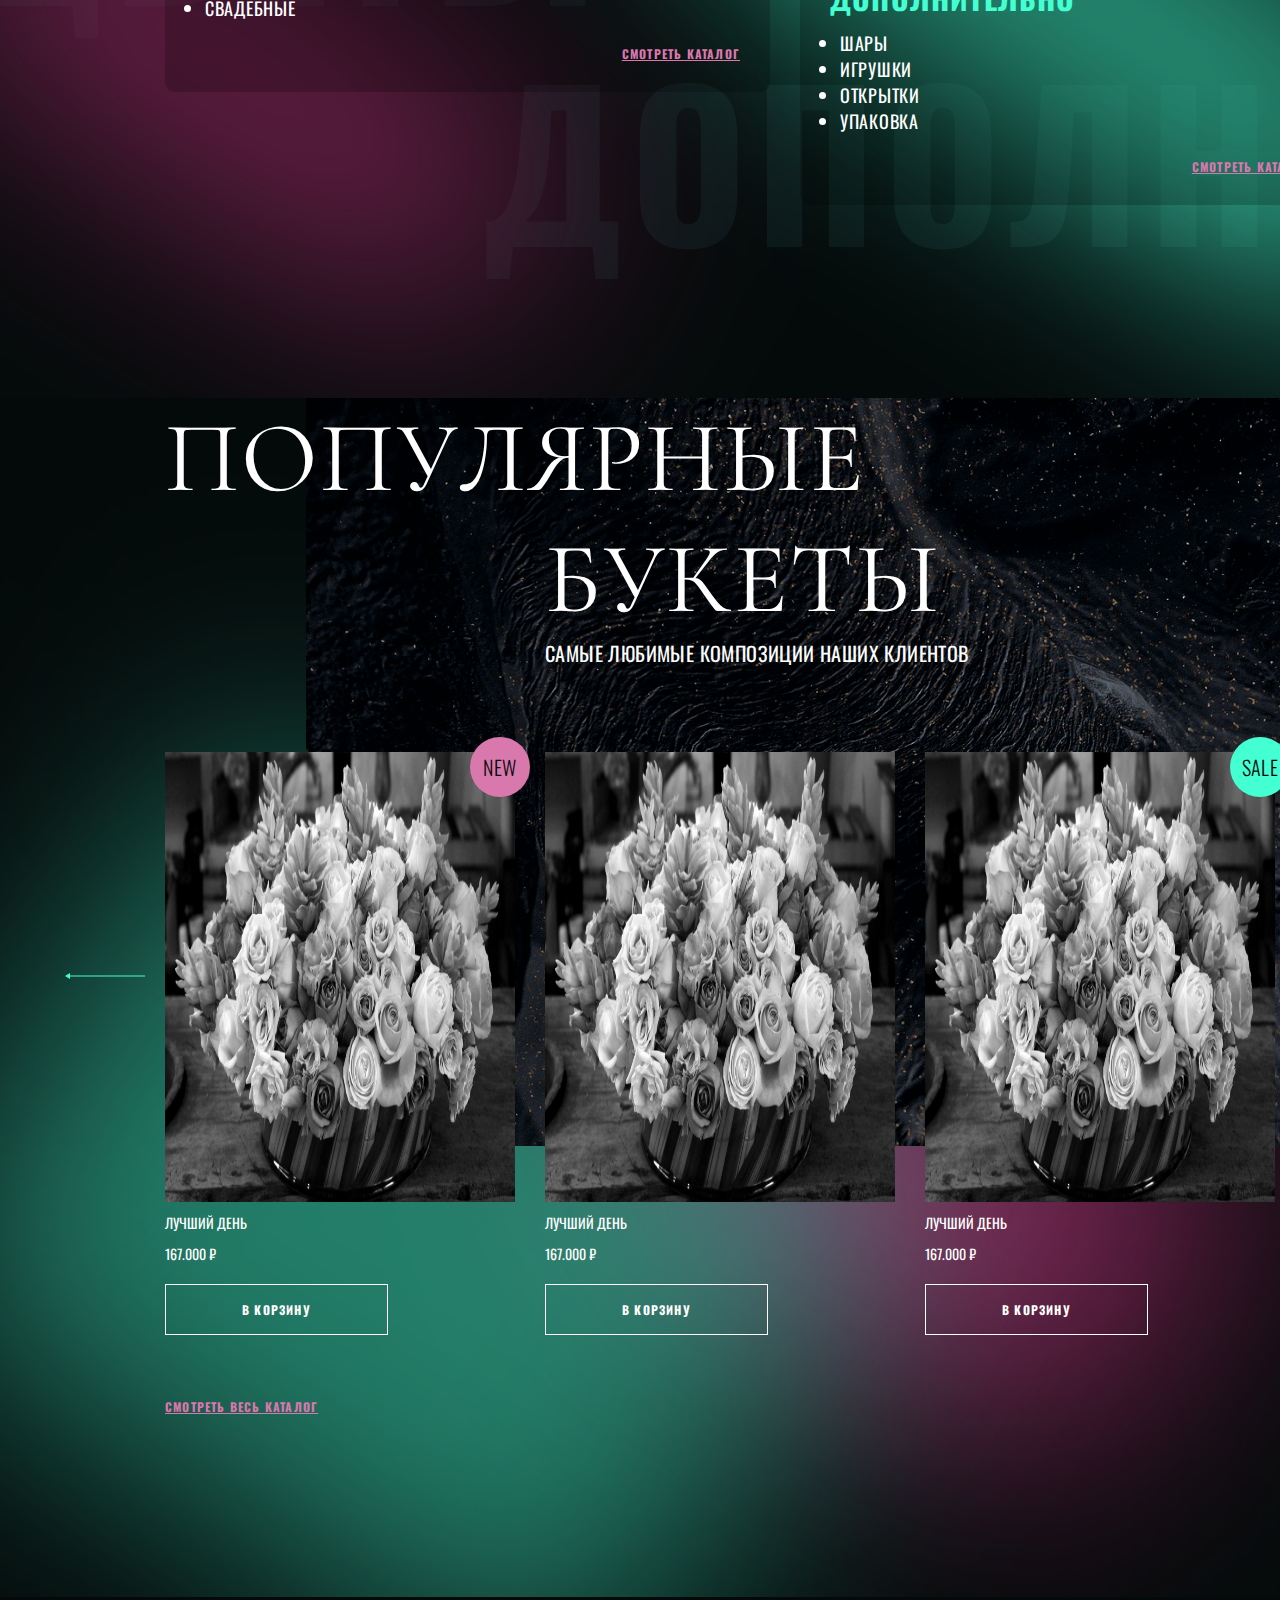
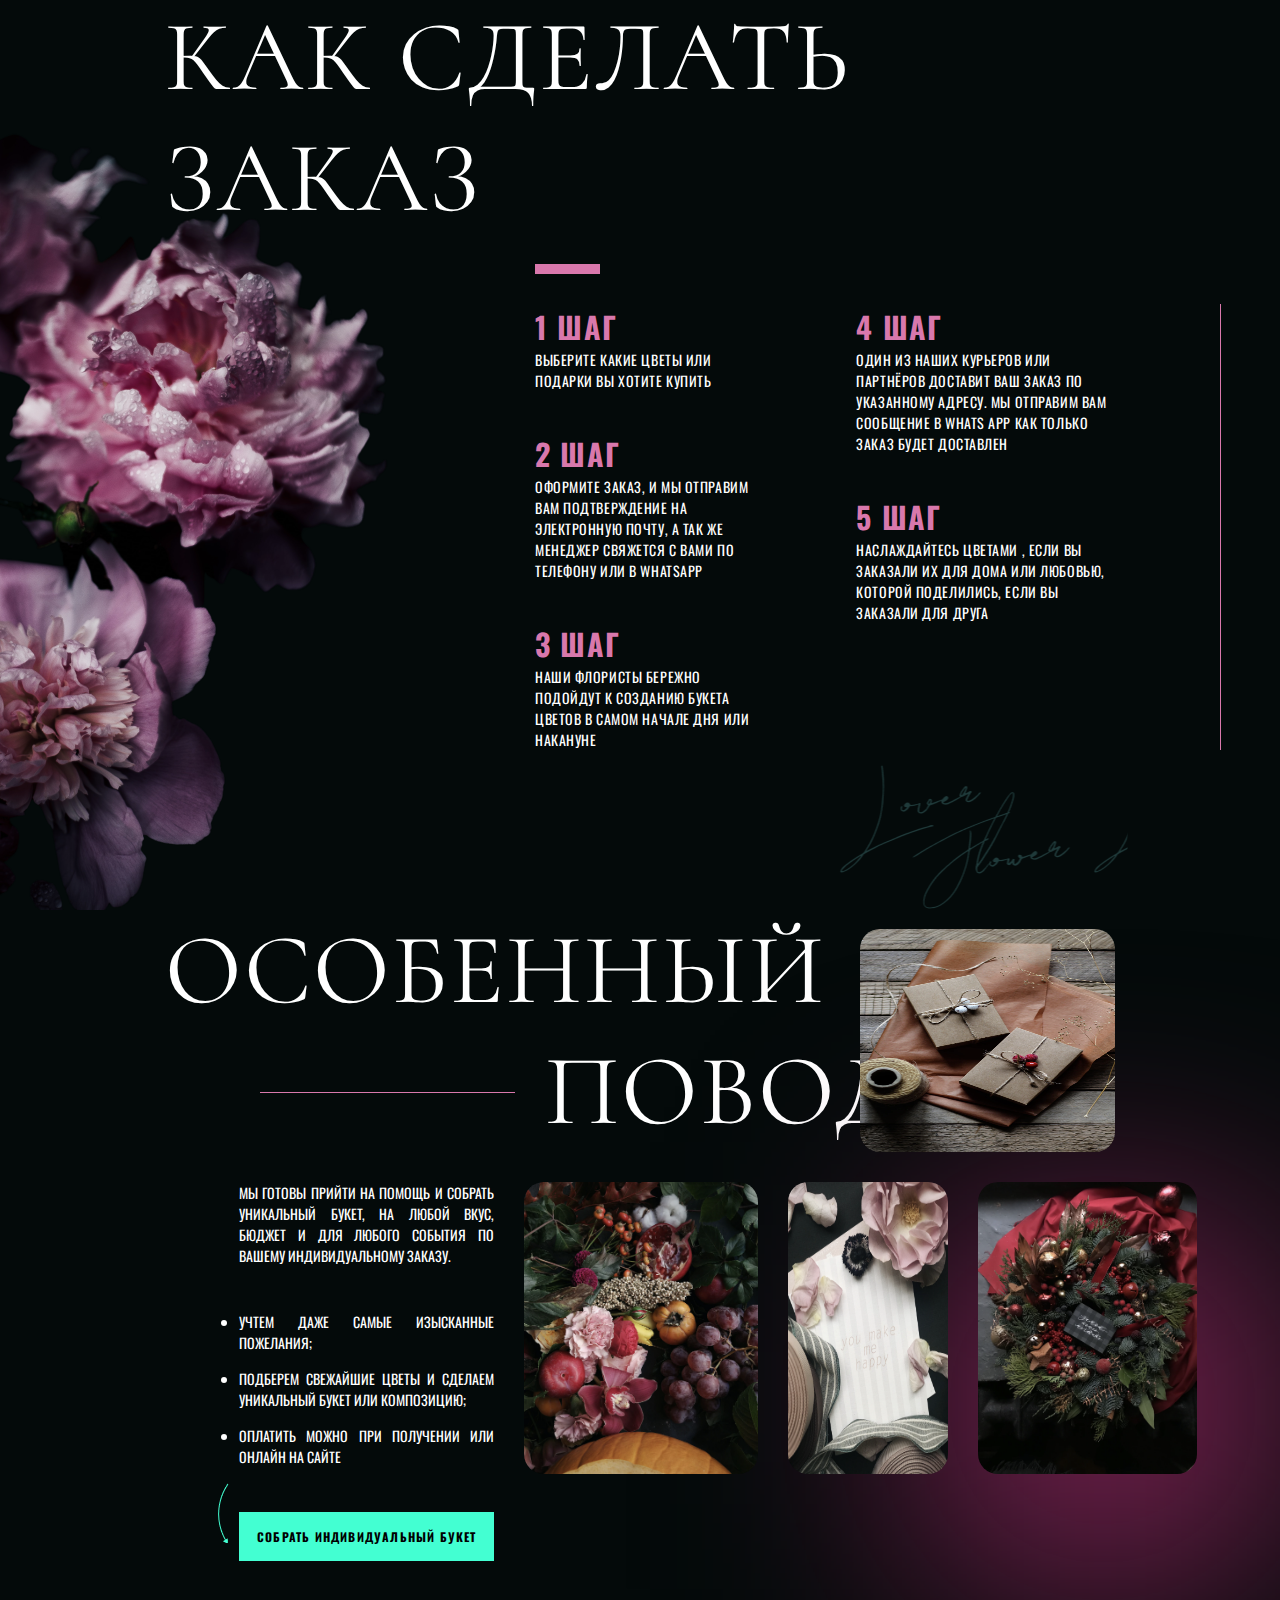
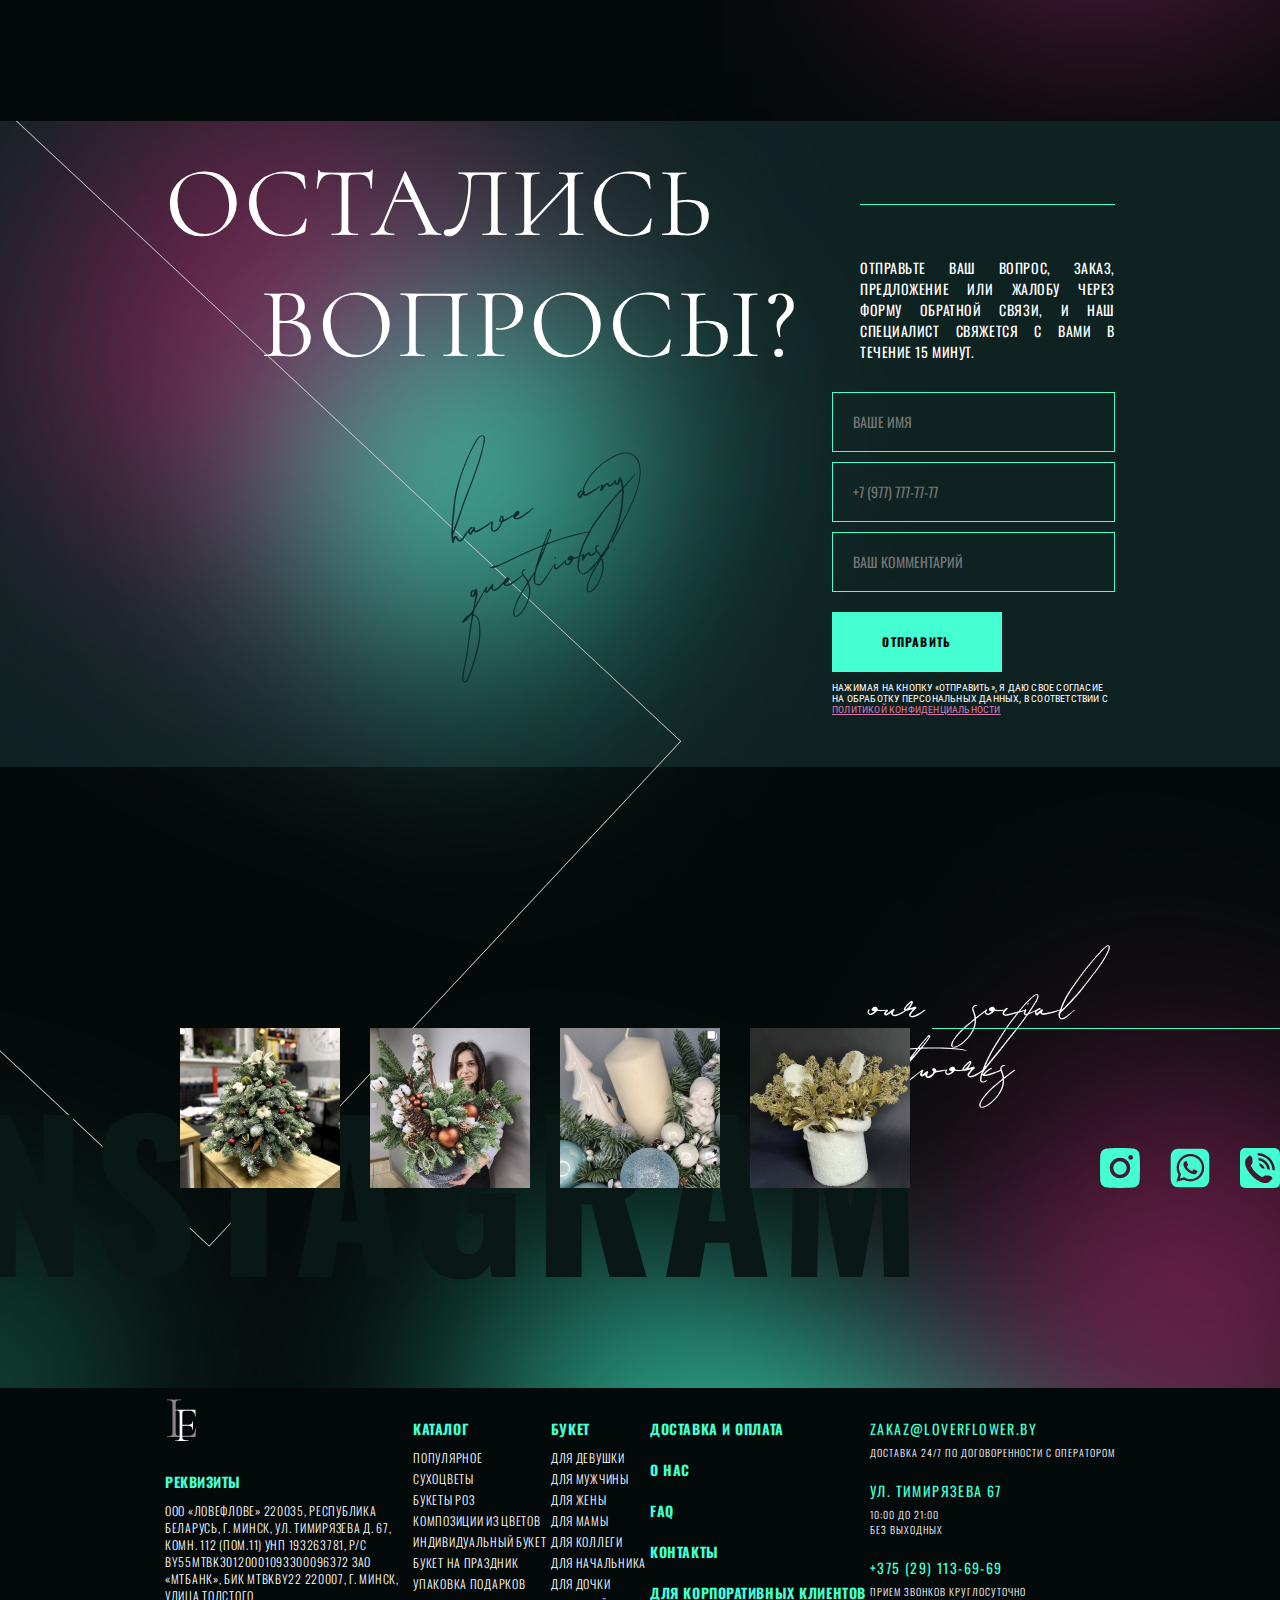
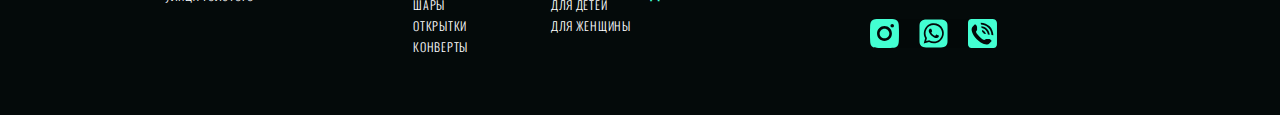
==== commit 7282be46: "Merge pull request #1 from Kremlevec10/html-and-css" ====
--- a/index.html
+++ b/index.html
@@ -6,6 +6,8 @@
     <meta name="viewport" content="width=device-width, initial-scale=1.0">
     <title>Главная</title>
     <link rel="stylesheet" href="static/css/style.css">
+    <!-- <script src="static/js/jquery.js"></script> -->
+    <script src="https://code.jquery.com/jquery-3.7.1.js" integrity="sha256-eKhayi8LEQwp4NKxN+CfCh+3qOVUtJn3QNZ0TciWLP4=" crossorigin="anonymous"></script>
 </head>
 
 <body>
@@ -17,7 +19,25 @@
                         <img src="static/img/logo/logo.svg" alt="logo">
                     </div>
                     <ul class="list__menu">
-                        <li class="item__menu"><a href="#" class="link__item">Каталог</a></li>
+                        <li class="item__menu">
+                            <a href="#" class="link__item">Каталог</a>
+                            <div class="under-menu">
+                                <ul>
+                                    <li><a href="#" class="link__item">Популярное</a></li>
+                                    <li><a href="#" class="link__item">Сборны букеты</a></li>
+                                    <li><a href="#" class="link__item">монобукеты</a></li>
+                                    <li><a href="#" class="link__item">розы</a></li>
+                                    <li><a href="#" class="link__item">свадебные</a></li>
+                                    <li><a href="#" class="link__item">Композиции из цветов к коробке</a></li>
+                                    <li><a href="#" class="link__item">интерьерные композиции</a></li>
+                                    <li><a href="#" class="link__item">осенние</a></li>
+                                    <li><a href="#" class="link__item">индивидуальный букет</a></li>
+                                    <li><a href="#" class="link__item">сухоцветы</a></li>
+                                    <li><a href="#" class="link__item">горшечные</a></li>
+                                    <li><a href="#" class="link__item">дополнительно</a></li>
+                                </ul>
+                            </div>
+                        </li>
                         <li class="item__menu"><a href="#" class="link__item">Доставка и оплата </a></li>
                         <li class="item__menu"><a href="#" class="link__item">О нас</a></li>
                         <li class="item__menu"><a href="#" class="link__item">Контакты</a></li>
@@ -33,6 +53,9 @@
                             поиск
                         </span>
                     </div>
+                    <div class="scrol-container">
+                        
+                    </div>
                     <div class="left-sidebar">
                         <div class="box__sidebar">
                             <p class="title__sidebar">zakaz@loverflower.by</p>
@@ -105,14 +128,14 @@
             <div class="container">
                 <div class="container__intro">
                     <div class="content__intro">
-                        <p class="main-title first">lover</p>
-                        <p class="main-title second">flower</p>
-                        <p class="description description__content__intro">Создаём для тех, кто ценит свежесть и
+                        <p class="main-title first-main-title">lover</p>
+                        <p class="main-title second-main-title">flower</p>
+                        <p class="description">Создаём для тех, кто ценит свежесть и
                             изящество цветка</p>
                         <a href="#" class="button-g button-show-catalog">смотреть каталог</a>
                     </div>
-                    <span class="elipse_green ellipse-g"></span>
-                    <span class="elipse_pink ellipse-p"></span>
+                    <span class="ellipse-g"></span>
+                    <span class="ellipse-p"></span>
                     <span class="eclipse__intro"></span>
                     <span class="signature__intro"></span>
                 </div>
@@ -123,9 +146,9 @@
             <div class="container">
                 <div class="container__catalog">
                     <div class="content__catalog">
-                        <p class="title title__catalog">каталог</p>
-                        <div class="contents_catalog">
-                            <div class="col">
+                        <p class="title">каталог</p>
+                        <div class="content">
+                            <div class="column">
                                 <div class="descriptions__catalog el__col wide">
                                     <p class="description description__catalog">
                                         У нас самый большой выбор цветов , букетов, открыток и подарков.
@@ -140,16 +163,16 @@
                                 <div class="block__catalog wrapper el__col">
                                     <p class="title-list">Цветы</p>
                                     <ul class="list__catalog">
-                                        <li class="name-item-list item__block__catalog">Сборные букеты</li>
-                                        <li class="name-item-list item__block__catalog">Монобукеты</li>
-                                        <li class="name-item-list item__block__catalog">Композиции из цветов</li>
-                                        <li class="name-item-list item__block__catalog">розы</li>
-                                        <li class="name-item-list item__block__catalog">свадебные</li>
+                                        <li class="name-item-list">Сборные букеты</li>
+                                        <li class="name-item-list">Монобукеты</li>
+                                        <li class="name-item-list">Композиции из цветов</li>
+                                        <li class="name-item-list">розы</li>
+                                        <li class="name-item-list">свадебные</li>
                                     </ul>
                                     <a href="#" class="button_show">смотреть каталог</a>
                                 </div>
                             </div>
-                            <div class="col">
+                            <div class="column">
                                 <div class="block__catalog wrapper el__col">
                                     <p class="title-list">готовые букеты из сухоцветов</p>
                                     <ul class="list__catalog">
@@ -177,8 +200,8 @@
                     <span class="background-text__catalog background-text__catalog-second">Цветы</span>
                     <span class="background-text__catalog background-text__catalog-three">дополнительно</span>
 
-                    <span class="ellipse-g elipse_green__catalog"></span>
-                    <span class="ellipse-p elipse_pink__catalog"></span>
+                    <span class="ellipse-g "></span>
+                    <span class="ellipse-p "></span>
                 </div>
             </div>
         </section>
@@ -245,7 +268,7 @@
                     </button>
                 </div>
                 <span class="background__popular-bouquets"></span>
-                <div class="ellipse__popular-bouquets-p ellipse-p"></div>
+                <div class="ellipse-p"></div>
                 <div class="ellipse__popular-bouquets-g ellipse-g"></div>
             </div>
         </section>
@@ -256,7 +279,7 @@
                     <p class="title">Как сделать</p>
                     <p class="title">заказ</p>
                     <div class="instruction">
-                        <dic class="column__instruction">
+                        <dic class="column">
                             <div class="step__instruction">
                                 <p class="title-step">1 шаг</p>
                                 <p class="description-step">
@@ -279,7 +302,7 @@
                                 </p>
                             </div>
                         </dic>
-                        <div class="column__instruction">
+                        <div class="column">
                             <div class="step__instruction">
                                 <p class="title-step">4 шаг</p>
                                 <p class="description-step">
@@ -307,12 +330,13 @@
             <div class="container">
                 <div class="container__special-occasion">
                     <p class="title">особенный</p>
-                    <p class="title">повод?</p>
+                    <p class="title title-title">повод?</p>
 
                     <div class="content__special-occasion">
                         <div class="column">
                             <p class="discription">
-                                Мы готовы прийти на помощь и собрать уникальный букет, на любой вкус, бюджет и для любого
+                                Мы готовы прийти на помощь и собрать уникальный букет, на любой вкус, бюджет и для
+                                любого
                                 события по вашему индивидуальному заказу.
                             </p>
                             <ul>
@@ -326,6 +350,7 @@
                                     оплатить можно при получении или онлайн на сайте
                                 </li>
                             </ul>
+                            <a href="#" class="button-g">собрать индивидуальный букет</a>
                         </div>
                         <div class="column">
                             <img class="image" src="static/img/content/special-occasion_1.png" alt="">
@@ -334,11 +359,223 @@
                             <img class="image" src="static/img/content/special-occasion_4.png" alt="">
                         </div>
                     </div>
+                    <div class="ellipse-p"></div>
+                </div>
+            </div>
+        </section>
+
+        <section class="questions">
+            <div class="container">
+                <div class="container__questions">
+                    <div class="column">
+                        <p class="title">остались</p>
+                        <p class="title">вопросы?</p>
+                    </div>
+                    <div class="column">
+                        <p class="description">
+                            Отправьте ваш вопрос, заказ, предложение или жалобу через форму обратной связи, и наш
+                            специалист свяжется с вами в течение 15 минут.
+                        </p>
+                        <form class="questions-form">
+                            <input type="text" placeholder="Ваше имя">
+                            <input type="number" placeholder="+7 (977) 777-77-77">
+                            <input type="text" placeholder="Ваш комментарий">
+                            <input class="button-g" type="button" value="отправить">
+                            <p>
+                                Нажимая на кнопку «Отправить», я даю свое согласие на обработку персональных данных, в
+                                соответствии с <a href="#" class="button_show">Политикой конфиденциальности</a>
+                            </p>
+                        </form>
+                    </div>
+
+                </div>
+                <div class="content__questions">
+                    <div class="images">
+                        <img src="static/img/content/content__questions_1.png" alt="">
+                        <img src="static/img/content/content__questions_2.png" alt="">
+                        <img src="static/img/content/content__questions_3.png" alt="">
+                        <img src="static/img/content/content__questions_4.png" alt="">
+                    </div>
+                    <div class="social-icons">
+                        <a href="#" class="icon">
+                            <svg width="25" height="25" viewBox="0 0 25 25" fill="none"
+                                xmlns="http://www.w3.org/2000/svg">
+                                <path
+                                    d="M12.4884 8.32593C10.1947 8.32593 8.3228 10.1978 8.3228 12.4916C8.3228 14.7853 10.1947 16.6572 12.4884 16.6572C14.7822 16.6572 16.6541 14.7853 16.6541 12.4916C16.6541 10.1978 14.7822 8.32593 12.4884 8.32593ZM24.9822 12.4916C24.9822 10.7666 24.9978 9.05718 24.9009 7.3353C24.8041 5.3353 24.951 2.95371 23.4885 1.49121C22.0229 0.0255859 19.6478 0.179054 17.6478 0.0821795C15.9228 -0.0146955 14.2134 0.000929513 12.4916 0.000929513C10.7666 0.000929513 9.05718 -0.0146955 7.3353 0.0821795C5.3353 0.179054 2.95103 0.028711 1.48853 1.49121C0.0229003 2.95684 0.179054 5.3353 0.0821795 7.3353C-0.0146955 9.0603 0.000929513 10.7697 0.000929513 12.4916C0.000929513 14.2134 -0.0146955 15.9259 0.0821795 17.6478C0.179054 19.6478 0.0260254 22.0287 1.48853 23.4912C2.95415 24.9568 5.3353 24.8041 7.3353 24.9009C9.0603 24.9978 10.7697 24.9822 12.4916 24.9822C14.2166 24.9822 15.9259 24.9978 17.6478 24.9009C19.6478 24.8041 22.026 24.9537 23.4885 23.4912C24.9542 22.0256 24.8041 19.6478 24.9009 17.6478C25.0009 15.9259 24.9822 14.2166 24.9822 12.4916ZM12.4884 18.9009C8.94155 18.9009 6.07905 16.0384 6.07905 12.4916C6.07905 8.94468 8.94155 6.08218 12.4884 6.08218C16.0353 6.08218 18.8978 8.94468 18.8978 12.4916C18.8978 16.0384 16.0353 18.9009 12.4884 18.9009ZM19.1603 7.31655C18.3322 7.31655 17.6634 6.6478 17.6634 5.81968C17.6634 4.99155 18.3322 4.3228 19.1603 4.3228C19.9884 4.3228 20.6572 4.99155 20.6572 5.81968C20.6574 6.01632 20.6189 6.21108 20.5437 6.3928C20.4686 6.57452 20.3584 6.73963 20.2193 6.87868C20.0803 7.01773 19.9151 7.12798 19.7334 7.20311C19.5517 7.27825 19.3569 7.3168 19.1603 7.31655Z"
+                                    fill="#43FFD2" />
+                            </svg>
+                        </a>
+                        <a href="#" class="icon">
+                            <svg width="25" height="25" viewBox="0 0 25 25" fill="none"
+                                xmlns="http://www.w3.org/2000/svg">
+                                <path
+                                    d="M24.5716 5.91128C24.5615 5.39288 24.52 4.87556 24.4471 4.3622C24.3603 3.90557 24.2128 3.46262 24.0085 3.04512C23.5612 2.16219 22.8442 1.44477 21.9616 0.996992C21.5468 0.793645 21.1067 0.646542 20.653 0.559576C20.1357 0.485242 19.6143 0.44287 19.0918 0.432701C18.8707 0.424242 18.5843 0.420617 18.4514 0.420617L6.5517 0.416992C6.41879 0.416992 6.13241 0.420617 5.91128 0.429076C5.39287 0.439064 4.87556 0.480627 4.3622 0.553534C3.90557 0.64034 3.46262 0.787858 3.04512 0.992159C2.16224 1.43948 1.44484 2.15646 0.996992 3.03908C0.793698 3.45391 0.646598 3.894 0.559576 4.3477C0.484904 4.86497 0.442129 5.38634 0.431492 5.90887C0.424242 6.12999 0.419409 6.41637 0.419409 6.54928L0.416992 18.4489C0.416992 18.5819 0.420617 18.8682 0.429076 19.0894C0.439064 19.6078 0.480627 20.1251 0.553534 20.6385C0.640354 21.0951 0.787871 21.538 0.992159 21.9555C1.43948 22.8384 2.15646 23.5558 3.03908 24.0037C3.45393 24.2069 3.894 24.354 4.3477 24.4411C4.86499 24.5154 5.38637 24.5578 5.90887 24.5679C6.12999 24.5764 6.41637 24.58 6.54928 24.58L18.449 24.5824C18.5819 24.5824 18.8682 24.5788 19.0894 24.5704C19.6078 24.5603 20.1251 24.5188 20.6385 24.4459C21.0951 24.359 21.538 24.2115 21.9555 24.0073C22.8389 23.5602 23.5567 22.8432 24.0049 21.9604C24.2082 21.5455 24.3553 21.1055 24.4423 20.6517C24.517 20.1345 24.5598 19.6131 24.5704 19.0906C24.5776 18.8694 24.5825 18.5831 24.5825 18.4502L24.5837 6.5517C24.5837 6.41878 24.58 6.13241 24.5716 5.91128ZM12.7625 20.9067H12.7589C11.3206 20.9064 9.90524 20.5458 8.64212 19.8579L4.07462 21.0553L5.29745 16.5929C4.35067 14.95 3.97236 13.0406 4.22119 11.1607C4.47002 9.28091 5.33208 7.53568 6.67371 6.19564C8.01535 4.8556 9.7616 3.99562 11.6417 3.74903C13.5219 3.50243 15.4308 3.88301 17.0727 4.83175C18.7145 5.78049 19.9974 7.24439 20.7226 8.99647C21.4478 10.7486 21.5747 12.691 21.0836 14.5225C20.5925 16.354 19.5109 17.9724 18.0064 19.1267C16.502 20.2809 14.6588 20.9066 12.7625 20.9067Z"
+                                    fill="#43FFD2" />
+                                <path
+                                    d="M12.7664 5.13011C11.4869 5.12974 10.2306 5.47217 9.12829 6.12178C8.02594 6.77139 7.11775 7.70447 6.49817 8.82398C5.87859 9.94349 5.57025 11.2085 5.60521 12.4876C5.64017 13.7666 6.01716 15.013 6.69697 16.0969L6.86734 16.3676L6.14355 19.009L8.85384 18.2985L9.11484 18.4532C10.2182 19.1066 11.4769 19.4514 12.7592 19.4513H12.7628C14.6621 19.4516 16.4837 18.6974 17.8269 17.3547C19.1701 16.0119 19.9249 14.1906 19.9252 12.2913C19.9255 10.392 19.1713 8.57043 17.8286 7.22722C16.4858 5.88401 14.6645 5.12923 12.7652 5.12891L12.7664 5.13011ZM16.9763 15.3647C16.8179 15.6263 16.6071 15.8522 16.3571 16.0284C16.1072 16.2045 15.8234 16.327 15.5238 16.3882C15.0715 16.4657 14.6073 16.4368 14.1681 16.3036C13.7516 16.1738 13.3422 16.0221 12.9416 15.8492C11.4551 15.1032 10.188 13.9835 9.26467 12.6C8.76101 11.9596 8.45528 11.186 8.38501 10.3743C8.3792 10.0392 8.44325 9.70664 8.57307 9.3977C8.70288 9.08876 8.89562 8.81025 9.13901 8.57991C9.21094 8.49785 9.29905 8.43156 9.39782 8.38519C9.4966 8.33882 9.60389 8.31337 9.71297 8.31045C9.85555 8.31045 9.99934 8.31045 10.125 8.3177C10.2579 8.32374 10.4343 8.26695 10.6083 8.68745C10.7896 9.11762 11.2198 10.1773 11.2729 10.2849C11.3071 10.3412 11.3266 10.4052 11.3297 10.4711C11.3329 10.5369 11.3196 10.6025 11.291 10.6619C11.2368 10.7911 11.1644 10.912 11.076 11.0207C10.9672 11.1464 10.85 11.3011 10.7533 11.3977C10.6446 11.5053 10.5334 11.6213 10.6579 11.8364C10.9811 12.3898 11.3847 12.8923 11.8553 13.3274C12.366 13.7815 12.952 14.1429 13.5869 14.3956C13.802 14.5044 13.9276 14.485 14.0533 14.3412C14.179 14.1974 14.591 13.7129 14.7348 13.4978C14.8786 13.2827 15.0212 13.319 15.2181 13.3903C15.4151 13.4616 16.4748 13.9824 16.6899 14.0911C16.905 14.1999 17.0488 14.2518 17.1019 14.3412C17.1609 14.6873 17.1172 15.0431 16.9763 15.3647Z"
+                                    fill="#43FFD2" />
+                            </svg>
+                        </a>
+                        <a href="#" class="icon">
+                            <svg width="24" height="24" viewBox="0 0 24 24" fill="none"
+                                xmlns="http://www.w3.org/2000/svg">
+                                <path
+                                    d="M19.9902 24H3.99023C1.99023 24 1.46365 23.707 0.878289 23.1211C0.292923 22.5352 -0.00976562 22 0.000240437 20V4C0.000240437 2 0.292923 1.46484 0.878289 0.878906C1.46365 0.292969 1.99023 0 3.99023 0H19.9902C20.8175 0 22.0036 0.0124413 22.9902 1C23.9768 1.98756 23.9768 3.17188 23.9768 4V20C23.9902 22 23.6841 22.5352 23.0988 23.1211C22.5134 23.707 21.9902 24 19.9902 24ZM7.49292 9V6.75C7.49292 6.32812 7.36414 5.91406 7.10658 5.50781C6.84902 5.10156 6.56414 4.8125 6.25195 4.64062C5.93975 4.46875 5.6978 4.46094 5.52609 4.61719L3.81683 6.35156C3.34853 6.82031 3.08317 7.44922 3.02073 8.23828C2.95829 9.02734 3.07926 9.88672 3.38366 10.8164C3.68805 11.7461 4.17585 12.7305 4.84707 13.7695C5.51829 14.8086 6.32219 15.7969 7.25878 16.7344C8.19536 17.6719 9.18268 18.4766 10.2207 19.1484C11.2588 19.8203 12.2422 20.3125 13.171 20.625C14.0998 20.9375 14.9583 21.0625 15.7466 21C16.5349 20.9375 17.1632 20.6719 17.6315 20.2031L19.3641 18.4688C19.5202 18.3125 19.5124 18.0742 19.3407 17.7539C19.169 17.4336 18.8802 17.1445 18.4744 16.8867C18.0685 16.6289 17.6549 16.5 17.2334 16.5H14.9856L13.4637 17.4375C12.7612 17.25 11.8949 16.7422 10.8646 15.9141C9.83439 15.0859 8.90561 14.1562 8.07829 13.125C7.25097 12.0938 6.74365 11.2266 6.55634 10.5234L7.49292 9ZM16.4373 12.75L17.9593 13.0078C17.8344 11.1328 17.1085 9.53125 15.7817 8.20312C14.4549 6.875 12.8627 6.14844 11.0051 6.02344L11.2393 7.54688C12.5973 7.71875 13.7602 8.28906 14.728 9.25781C15.6959 10.2266 16.2656 11.3906 16.4373 12.75ZM11.5202 9.11719L11.8012 10.8047C12.41 11.1016 12.8705 11.5625 13.1827 12.1875L14.8685 12.4688C14.6656 11.6406 14.2637 10.9258 13.6627 10.3242C13.0617 9.72266 12.3476 9.32031 11.5202 9.11719ZM10.49 3L10.7476 4.52344C12.3085 4.55469 13.7485 4.96484 15.0676 5.75391C16.3866 6.54297 17.4402 7.59766 18.2285 8.91797C19.0168 10.2383 19.4266 11.6797 19.4578 13.2422L20.9798 13.5C20.9798 12.0781 20.7027 10.7188 20.1485 9.42188C19.5944 8.125 18.849 7.00781 17.9124 6.07031C16.9759 5.13281 15.8598 4.38672 14.5641 3.83203C13.2685 3.27734 11.9105 3 10.49 3Z"
+                                    fill="#43FFD2" />
+                            </svg>
+                        </a>
+                    </div>
+                </div>
+                <div class="background">
+                    <div class="ellipse-p"></div>
+                    <div class="ellipse-g"></div>
+                    <img src="static/img/content/branch.png" alt="" class="branch">
+                    <img src="static/img/content/signatura_2.png" alt="" class="signatura">
+                    <div class="ellipse-g ellipse-g-second"></div>
+                    <div class="ellipse-g ellipse-g-three"></div>
+                    <div class="ellipse-p ellipse-p-second"></div>
+                    <img src="static/img/content/instagram.png" alt="" class="text">
+                    <img src="static/img/content/our_social_networks.png" alt="" class="signatura-second">
                 </div>
             </div>
         </section>
     </main>
-
+    <footer class="footer">
+        <div class="container">
+            <div class="container__footer">
+                <div class="column">
+                    <!-- <a href="#" class="logo">
+                        <img src="static/img/logo/logo.svg" alt="">
+                    </a> -->
+                    <p class="title-list">реквизиты</p>
+                    <p class="name-item-list width-244">
+                        ООО «Ловефлове» 220035, Республика Беларусь, г. Минск, ул. Тимирязева д. 67, комн. 112 (пом.11) УНП
+                        193263781, р/с BY55MTBK30120001093300096372 ЗАО «МТБанк», БИК MTBKBY22 220007, г. Минск, улица
+                        Толстого
+                    </p>
+                </div>
+                <div class="column">
+                    <p class="title-list">Каталог</p>
+                    <ul>
+                        <li class="name-item-list"><a href="#" class="link__item">Популярное</a></li>
+                        <li class="name-item-list"><a href="#" class="link__item">Сухоцветы</a></li>
+                        <li class="name-item-list"><a href="#" class="link__item">Букеты роз</a></li>
+                        <li class="name-item-list"><a href="#" class="link__item">Композиции из цветов</a></li>
+                        <li class="name-item-list"><a href="#" class="link__item">Индивидуальный букет</a></li>
+                        <li class="name-item-list"><a href="#" class="link__item">Букет на праздник</a></li>
+                        <li class="name-item-list"><a href="#" class="link__item">Упаковка подарков</a></li>
+                        <li class="name-item-list"><a href="#" class="link__item">Шары</a></li>
+                        <li class="name-item-list"><a href="#" class="link__item">Открытки</a></li>
+                        <li class="name-item-list"><a href="#" class="link__item">Конверты</a></li>
+                    </ul>
+                </div>
+                <div class="column">
+                    <p class="title-list">Букет</p>
+                    <ul>
+                        <li class="name-item-list"><a href="#" class="link__item">Для девушки</a></li>
+                        <li class="name-item-list"><a href="#" class="link__item">Для мужчины</a></li>
+                        <li class="name-item-list"><a href="#" class="link__item">Для жены</a></li>
+                        <li class="name-item-list"><a href="#" class="link__item">Для мамы</a></li>
+                        <li class="name-item-list"><a href="#" class="link__item">Для коллеги</a></li>
+                        <li class="name-item-list"><a href="#" class="link__item">Для начальника</a></li>
+                        <li class="name-item-list"><a href="#" class="link__item">Для дочки</a></li>
+                        <li class="name-item-list"><a href="#" class="link__item">Для детей</a></li>
+                        <li class="name-item-list"><a href="#" class="link__item">Для женщины</a></li>
+                    </ul>
+                </div>
+                <div class="column title-lists">
+                    <p class="title-list">Доставка и оплата </p>
+                    <p class="title-list">О нас</p>
+                    <p class="title-list">FAQ</p>
+                    <p class="title-list">Контакты</p>
+                    <p class="title-list">для корпоративных клиентов</p>
+                </div>
+                <div class="column">
+                    <div class="left-sidebar">
+                        <div class="box__sidebar">
+                            <p class="title__sidebar">zakaz@loverflower.by</p>
+                            <p class="description__sidebar">Доставка 24/7 по договоренности с оператором</p>
+                        </div>
+                        <div class="box__sidebar">
+                            <p class="title__sidebar">ул. Тимирязева 67</p>
+                            <p class="description__sidebar">10:00 до 21:00 <br> без выходных</p>
+                        </div>
+                        <div class="box__sidebar">
+                            <p class="title__sidebar">+375 (29) 113-69-69</p>
+                            <p class="description__sidebar">прием звонков круглосуточно</p>
+                        </div>
+                        <div class="social-icons wrapper">
+                            <a href="#" class="icon">
+                                <svg width="25" height="25" viewBox="0 0 25 25" fill="none"
+                                    xmlns="http://www.w3.org/2000/svg">
+                                    <path
+                                        d="M12.4884 8.32593C10.1947 8.32593 8.3228 10.1978 8.3228 12.4916C8.3228 14.7853 10.1947 16.6572 12.4884 16.6572C14.7822 16.6572 16.6541 14.7853 16.6541 12.4916C16.6541 10.1978 14.7822 8.32593 12.4884 8.32593ZM24.9822 12.4916C24.9822 10.7666 24.9978 9.05718 24.9009 7.3353C24.8041 5.3353 24.951 2.95371 23.4885 1.49121C22.0229 0.0255859 19.6478 0.179054 17.6478 0.0821795C15.9228 -0.0146955 14.2134 0.000929513 12.4916 0.000929513C10.7666 0.000929513 9.05718 -0.0146955 7.3353 0.0821795C5.3353 0.179054 2.95103 0.028711 1.48853 1.49121C0.0229003 2.95684 0.179054 5.3353 0.0821795 7.3353C-0.0146955 9.0603 0.000929513 10.7697 0.000929513 12.4916C0.000929513 14.2134 -0.0146955 15.9259 0.0821795 17.6478C0.179054 19.6478 0.0260254 22.0287 1.48853 23.4912C2.95415 24.9568 5.3353 24.8041 7.3353 24.9009C9.0603 24.9978 10.7697 24.9822 12.4916 24.9822C14.2166 24.9822 15.9259 24.9978 17.6478 24.9009C19.6478 24.8041 22.026 24.9537 23.4885 23.4912C24.9542 22.0256 24.8041 19.6478 24.9009 17.6478C25.0009 15.9259 24.9822 14.2166 24.9822 12.4916ZM12.4884 18.9009C8.94155 18.9009 6.07905 16.0384 6.07905 12.4916C6.07905 8.94468 8.94155 6.08218 12.4884 6.08218C16.0353 6.08218 18.8978 8.94468 18.8978 12.4916C18.8978 16.0384 16.0353 18.9009 12.4884 18.9009ZM19.1603 7.31655C18.3322 7.31655 17.6634 6.6478 17.6634 5.81968C17.6634 4.99155 18.3322 4.3228 19.1603 4.3228C19.9884 4.3228 20.6572 4.99155 20.6572 5.81968C20.6574 6.01632 20.6189 6.21108 20.5437 6.3928C20.4686 6.57452 20.3584 6.73963 20.2193 6.87868C20.0803 7.01773 19.9151 7.12798 19.7334 7.20311C19.5517 7.27825 19.3569 7.3168 19.1603 7.31655Z"
+                                        fill="#43FFD2" />
+                                </svg>
+                            </a>
+                            <a href="#" class="icon">
+                                <svg width="25" height="25" viewBox="0 0 25 25" fill="none"
+                                    xmlns="http://www.w3.org/2000/svg">
+                                    <path
+                                        d="M24.5716 5.91128C24.5615 5.39288 24.52 4.87556 24.4471 4.3622C24.3603 3.90557 24.2128 3.46262 24.0085 3.04512C23.5612 2.16219 22.8442 1.44477 21.9616 0.996992C21.5468 0.793645 21.1067 0.646542 20.653 0.559576C20.1357 0.485242 19.6143 0.44287 19.0918 0.432701C18.8707 0.424242 18.5843 0.420617 18.4514 0.420617L6.5517 0.416992C6.41879 0.416992 6.13241 0.420617 5.91128 0.429076C5.39287 0.439064 4.87556 0.480627 4.3622 0.553534C3.90557 0.64034 3.46262 0.787858 3.04512 0.992159C2.16224 1.43948 1.44484 2.15646 0.996992 3.03908C0.793698 3.45391 0.646598 3.894 0.559576 4.3477C0.484904 4.86497 0.442129 5.38634 0.431492 5.90887C0.424242 6.12999 0.419409 6.41637 0.419409 6.54928L0.416992 18.4489C0.416992 18.5819 0.420617 18.8682 0.429076 19.0894C0.439064 19.6078 0.480627 20.1251 0.553534 20.6385C0.640354 21.0951 0.787871 21.538 0.992159 21.9555C1.43948 22.8384 2.15646 23.5558 3.03908 24.0037C3.45393 24.2069 3.894 24.354 4.3477 24.4411C4.86499 24.5154 5.38637 24.5578 5.90887 24.5679C6.12999 24.5764 6.41637 24.58 6.54928 24.58L18.449 24.5824C18.5819 24.5824 18.8682 24.5788 19.0894 24.5704C19.6078 24.5603 20.1251 24.5188 20.6385 24.4459C21.0951 24.359 21.538 24.2115 21.9555 24.0073C22.8389 23.5602 23.5567 22.8432 24.0049 21.9604C24.2082 21.5455 24.3553 21.1055 24.4423 20.6517C24.517 20.1345 24.5598 19.6131 24.5704 19.0906C24.5776 18.8694 24.5825 18.5831 24.5825 18.4502L24.5837 6.5517C24.5837 6.41878 24.58 6.13241 24.5716 5.91128ZM12.7625 20.9067H12.7589C11.3206 20.9064 9.90524 20.5458 8.64212 19.8579L4.07462 21.0553L5.29745 16.5929C4.35067 14.95 3.97236 13.0406 4.22119 11.1607C4.47002 9.28091 5.33208 7.53568 6.67371 6.19564C8.01535 4.8556 9.7616 3.99562 11.6417 3.74903C13.5219 3.50243 15.4308 3.88301 17.0727 4.83175C18.7145 5.78049 19.9974 7.24439 20.7226 8.99647C21.4478 10.7486 21.5747 12.691 21.0836 14.5225C20.5925 16.354 19.5109 17.9724 18.0064 19.1267C16.502 20.2809 14.6588 20.9066 12.7625 20.9067Z"
+                                        fill="#43FFD2" />
+                                    <path
+                                        d="M12.7664 5.13011C11.4869 5.12974 10.2306 5.47217 9.12829 6.12178C8.02594 6.77139 7.11775 7.70447 6.49817 8.82398C5.87859 9.94349 5.57025 11.2085 5.60521 12.4876C5.64017 13.7666 6.01716 15.013 6.69697 16.0969L6.86734 16.3676L6.14355 19.009L8.85384 18.2985L9.11484 18.4532C10.2182 19.1066 11.4769 19.4514 12.7592 19.4513H12.7628C14.6621 19.4516 16.4837 18.6974 17.8269 17.3547C19.1701 16.0119 19.9249 14.1906 19.9252 12.2913C19.9255 10.392 19.1713 8.57043 17.8286 7.22722C16.4858 5.88401 14.6645 5.12923 12.7652 5.12891L12.7664 5.13011ZM16.9763 15.3647C16.8179 15.6263 16.6071 15.8522 16.3571 16.0284C16.1072 16.2045 15.8234 16.327 15.5238 16.3882C15.0715 16.4657 14.6073 16.4368 14.1681 16.3036C13.7516 16.1738 13.3422 16.0221 12.9416 15.8492C11.4551 15.1032 10.188 13.9835 9.26467 12.6C8.76101 11.9596 8.45528 11.186 8.38501 10.3743C8.3792 10.0392 8.44325 9.70664 8.57307 9.3977C8.70288 9.08876 8.89562 8.81025 9.13901 8.57991C9.21094 8.49785 9.29905 8.43156 9.39782 8.38519C9.4966 8.33882 9.60389 8.31337 9.71297 8.31045C9.85555 8.31045 9.99934 8.31045 10.125 8.3177C10.2579 8.32374 10.4343 8.26695 10.6083 8.68745C10.7896 9.11762 11.2198 10.1773 11.2729 10.2849C11.3071 10.3412 11.3266 10.4052 11.3297 10.4711C11.3329 10.5369 11.3196 10.6025 11.291 10.6619C11.2368 10.7911 11.1644 10.912 11.076 11.0207C10.9672 11.1464 10.85 11.3011 10.7533 11.3977C10.6446 11.5053 10.5334 11.6213 10.6579 11.8364C10.9811 12.3898 11.3847 12.8923 11.8553 13.3274C12.366 13.7815 12.952 14.1429 13.5869 14.3956C13.802 14.5044 13.9276 14.485 14.0533 14.3412C14.179 14.1974 14.591 13.7129 14.7348 13.4978C14.8786 13.2827 15.0212 13.319 15.2181 13.3903C15.4151 13.4616 16.4748 13.9824 16.6899 14.0911C16.905 14.1999 17.0488 14.2518 17.1019 14.3412C17.1609 14.6873 17.1172 15.0431 16.9763 15.3647Z"
+                                        fill="#43FFD2" />
+                                </svg>
+                            </a>
+                            <a href="#" class="icon">
+                                <svg width="24" height="24" viewBox="0 0 24 24" fill="none"
+                                    xmlns="http://www.w3.org/2000/svg">
+                                    <path
+                                        d="M19.9902 24H3.99023C1.99023 24 1.46365 23.707 0.878289 23.1211C0.292923 22.5352 -0.00976562 22 0.000240437 20V4C0.000240437 2 0.292923 1.46484 0.878289 0.878906C1.46365 0.292969 1.99023 0 3.99023 0H19.9902C20.8175 0 22.0036 0.0124413 22.9902 1C23.9768 1.98756 23.9768 3.17188 23.9768 4V20C23.9902 22 23.6841 22.5352 23.0988 23.1211C22.5134 23.707 21.9902 24 19.9902 24ZM7.49292 9V6.75C7.49292 6.32812 7.36414 5.91406 7.10658 5.50781C6.84902 5.10156 6.56414 4.8125 6.25195 4.64062C5.93975 4.46875 5.6978 4.46094 5.52609 4.61719L3.81683 6.35156C3.34853 6.82031 3.08317 7.44922 3.02073 8.23828C2.95829 9.02734 3.07926 9.88672 3.38366 10.8164C3.68805 11.7461 4.17585 12.7305 4.84707 13.7695C5.51829 14.8086 6.32219 15.7969 7.25878 16.7344C8.19536 17.6719 9.18268 18.4766 10.2207 19.1484C11.2588 19.8203 12.2422 20.3125 13.171 20.625C14.0998 20.9375 14.9583 21.0625 15.7466 21C16.5349 20.9375 17.1632 20.6719 17.6315 20.2031L19.3641 18.4688C19.5202 18.3125 19.5124 18.0742 19.3407 17.7539C19.169 17.4336 18.8802 17.1445 18.4744 16.8867C18.0685 16.6289 17.6549 16.5 17.2334 16.5H14.9856L13.4637 17.4375C12.7612 17.25 11.8949 16.7422 10.8646 15.9141C9.83439 15.0859 8.90561 14.1562 8.07829 13.125C7.25097 12.0938 6.74365 11.2266 6.55634 10.5234L7.49292 9ZM16.4373 12.75L17.9593 13.0078C17.8344 11.1328 17.1085 9.53125 15.7817 8.20312C14.4549 6.875 12.8627 6.14844 11.0051 6.02344L11.2393 7.54688C12.5973 7.71875 13.7602 8.28906 14.728 9.25781C15.6959 10.2266 16.2656 11.3906 16.4373 12.75ZM11.5202 9.11719L11.8012 10.8047C12.41 11.1016 12.8705 11.5625 13.1827 12.1875L14.8685 12.4688C14.6656 11.6406 14.2637 10.9258 13.6627 10.3242C13.0617 9.72266 12.3476 9.32031 11.5202 9.11719ZM10.49 3L10.7476 4.52344C12.3085 4.55469 13.7485 4.96484 15.0676 5.75391C16.3866 6.54297 17.4402 7.59766 18.2285 8.91797C19.0168 10.2383 19.4266 11.6797 19.4578 13.2422L20.9798 13.5C20.9798 12.0781 20.7027 10.7188 20.1485 9.42188C19.5944 8.125 18.849 7.00781 17.9124 6.07031C16.9759 5.13281 15.8598 4.38672 14.5641 3.83203C13.2685 3.27734 11.9105 3 10.49 3Z"
+                                        fill="#43FFD2" />
+                                </svg>
+                            </a>
+                        </div>
+                    </div>
+                </div>
+                <div class="logo">
+                    <img src="static/img/logo/logo.svg" alt="logo">
+                </div>
+            </div>
+        </div>
+    </footer>
+    <script>
+        $('.item__menu','.menu .list__menu').hover(() => {
+            event.currentTarget.classList.add('active')
+            // event.target.parentElement.classList.add('active')
+            $('.under-menu','.active').slideDown('normal','swing')
+        },
+        () => {
+            $('.under-menu','.active').slideUp()
+            $('.item__menu').removeClass('active')
+        })
+        function hideLeftSideBar() {
+            if(window.pageYOffset > $('.menu').height()) {
+                $('.header').addClass('scrol-header')
+                $('.left-sidebar','.menu').slideUp(500).promise().done(() => {
+                    if($('.scrol-container','.menu').html().trim() === '') {
+                        let phone = $('.phone','.contact').clone()
+                        let bucket = $('.bucket','.menu').removeClass('wrapper').clone()
+                        $('.scrol-container','.menu')
+                            .hide()
+                            .append(phone)
+                            .append(bucket)
+                            .fadeIn(200)
+                    }
+                })
+                
+            } else if (window.pageYOffset < $('.menu').height()) {
+                $('.header').removeClass('scrol-header')
+                $('.left-sidebar','.menu').slideDown('fast')
+                $('.scrol-container','.menu').html('')
+            }
+        }
+        $(document).scroll(hideLeftSideBar)
+        
+        
+    </script>
 </body>
 
 </html>--- a/static/css/style.css
+++ b/static/css/style.css
@@ -1,8 +1,9 @@
 @import url(reset.css);
 @import url(menu.css);
+@import url(footer.css);
 @import url(main.css);
+@import url(catalogs.css);
 @import url(product.css);
-@import url(slider.css);
 @import url('https://fonts.googleapis.com/css2?family=Oswald:wght@300;400;700&display=swap');
 @import url('https://fonts.googleapis.com/css2?family=Cormorant:wght@300;400&display=swap');
 @import url('https://fonts.googleapis.com/css2?family=Roboto+Condensed&display=swap');
@@ -19,9 +20,15 @@
     --pink-color:#D978AC;
     --width-img:350px;
     --height-img:450px;
-    --lower-layer:0;
-    --middle-layer:1;
-    --upper-layer:2;
+    --lower-lower-layer:0;
+    --lower-middle-layer:1;
+    --lower-upper-layer:2;
+    --middle-lower-layer:3;
+    --middle-middle-layer:4;
+    --middle-upper-layer:5;
+    --upper-lower-layer:6;
+    --upper-middle-layer:7;
+    --upper-upper-layer:8;
 }
 
 .body {
@@ -86,6 +93,13 @@
     text-decoration: underline;
 }
 
+.link-navigation {
+    font-size: 12px;
+    font-weight: 400;
+    line-height: normal;
+    letter-spacing: 0.48px;
+}
+
 .button-g {
     background: var(--green-color);
     color: #000;
@@ -93,6 +107,21 @@
     font-weight: 700;
     line-height: normal;
     letter-spacing: 1.2px;
+    cursor: pointer;
+}
+
+.button-g:hover {
+    background-color: #7D2253;
+    color: var(--white-color);
+
+    transition: all .3s ease-in-out;
+}
+
+.button-g:active {
+    background: #7D2253;
+    box-shadow: 0px 0px 10px 0px #1B000E inset;
+
+    transition: all .3s ease-in-out;
 }
 
 .button-transparent {
@@ -105,6 +134,28 @@
     letter-spacing: 1.2px;
 }
 
+.button-transparent:hover {
+    background: var(--green-color);
+    color: #000;
+    border: 0.5px solid transparent;
+
+    transition: all .3s ease-in-out;
+}
+
+.button-transparent:active {
+    background: #43FFD2;
+    box-shadow: 0px 0px 10px 0px #01281F inset;
+
+    transition: all .3s ease-in-out;
+}
+.link-navigation:hover,
+.link__item:hover {
+    color: #43FFD2;
+    text-decoration-line: underline;
+
+    transition: all .3s ease-in-out;
+}
+
 a.button_show {
     color: var(--pink-color);
     font-size: 12px;
@@ -113,6 +164,11 @@
     letter-spacing: 1.2px;
     text-decoration-line: underline;
     justify-self: right;
+}
+
+.button_show:hover {
+    color: var(--white-color);
+    transition: all .3s ease-in-out;
 }
 
 .ellipse-p {
@@ -138,3 +194,55 @@
     line-height: normal;
     letter-spacing: 0.56px;
 }
+
+
+label input[type="checkbox"] {
+    display: none;
+}
+
+.fake-checkbox {
+    position: relative;
+    display: inline-block;
+    cursor: pointer;
+    width: 12px;
+    height: 12px;
+    border-radius: 2px;
+    border: 0.5px solid #FFF;
+}
+.category-filtr .link__item:hover .fake-checkbox,
+.fake-checkbox:hover {
+    border-color: var(--green-color);
+    transition: all .3s ease-in-out;
+}
+
+label input[type="checkbox"]:checked + .fake-checkbox {
+    background-color: var(--green-color);
+    border: var(--green-color);
+
+
+    transition: all .5s in-out;
+}
+
+
+
+.up-scroll {
+    width: 100px;
+    height: 100px;
+    border-radius: 100px;
+    background: rgba(0, 0, 0, 0.20);
+    backdrop-filter: blur(10px);
+}
+
+.up-scroll:hover svg path {
+    fill: #000;
+
+    transition: all .3s ease-in-out;
+}
+
+.up-scroll:hover {
+    background-color: var(--green-color);
+
+    border: 0.5px solid transparent;
+
+    transition: all .3s ease-in-out;
+}
